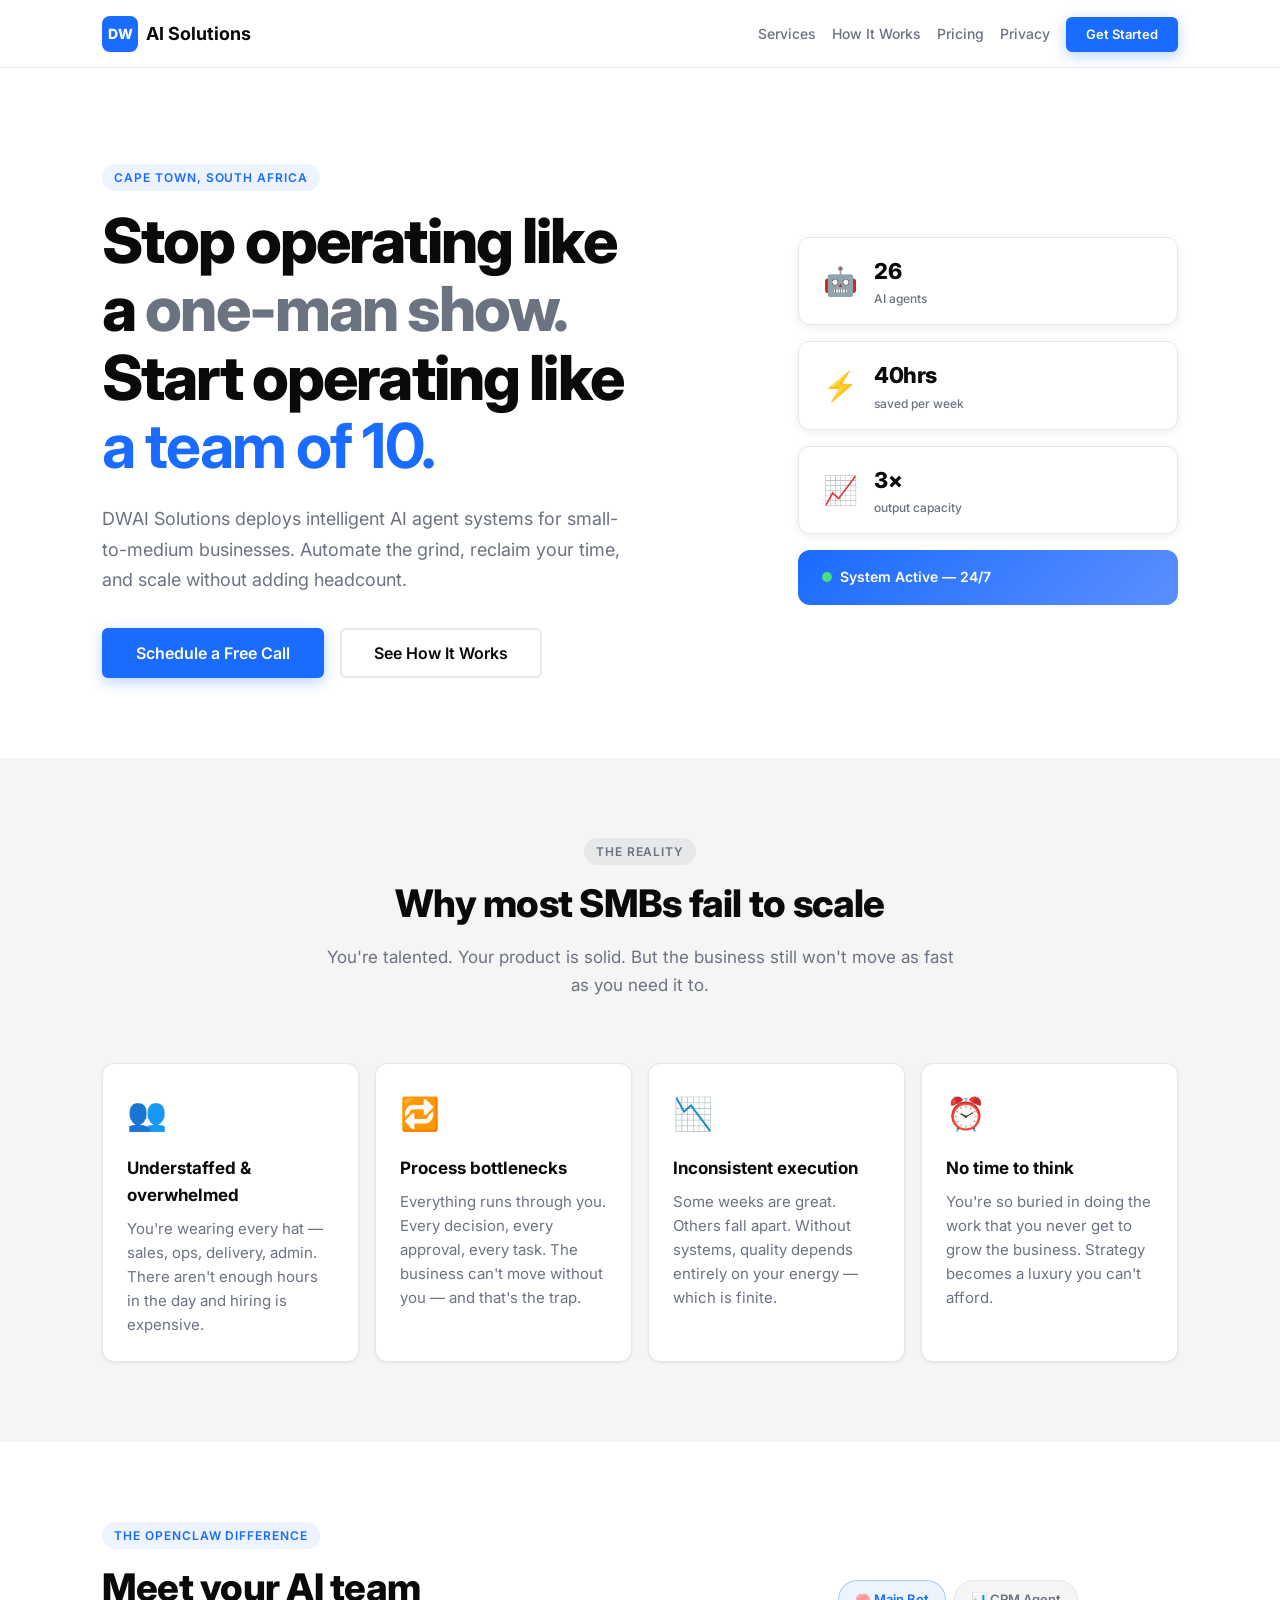
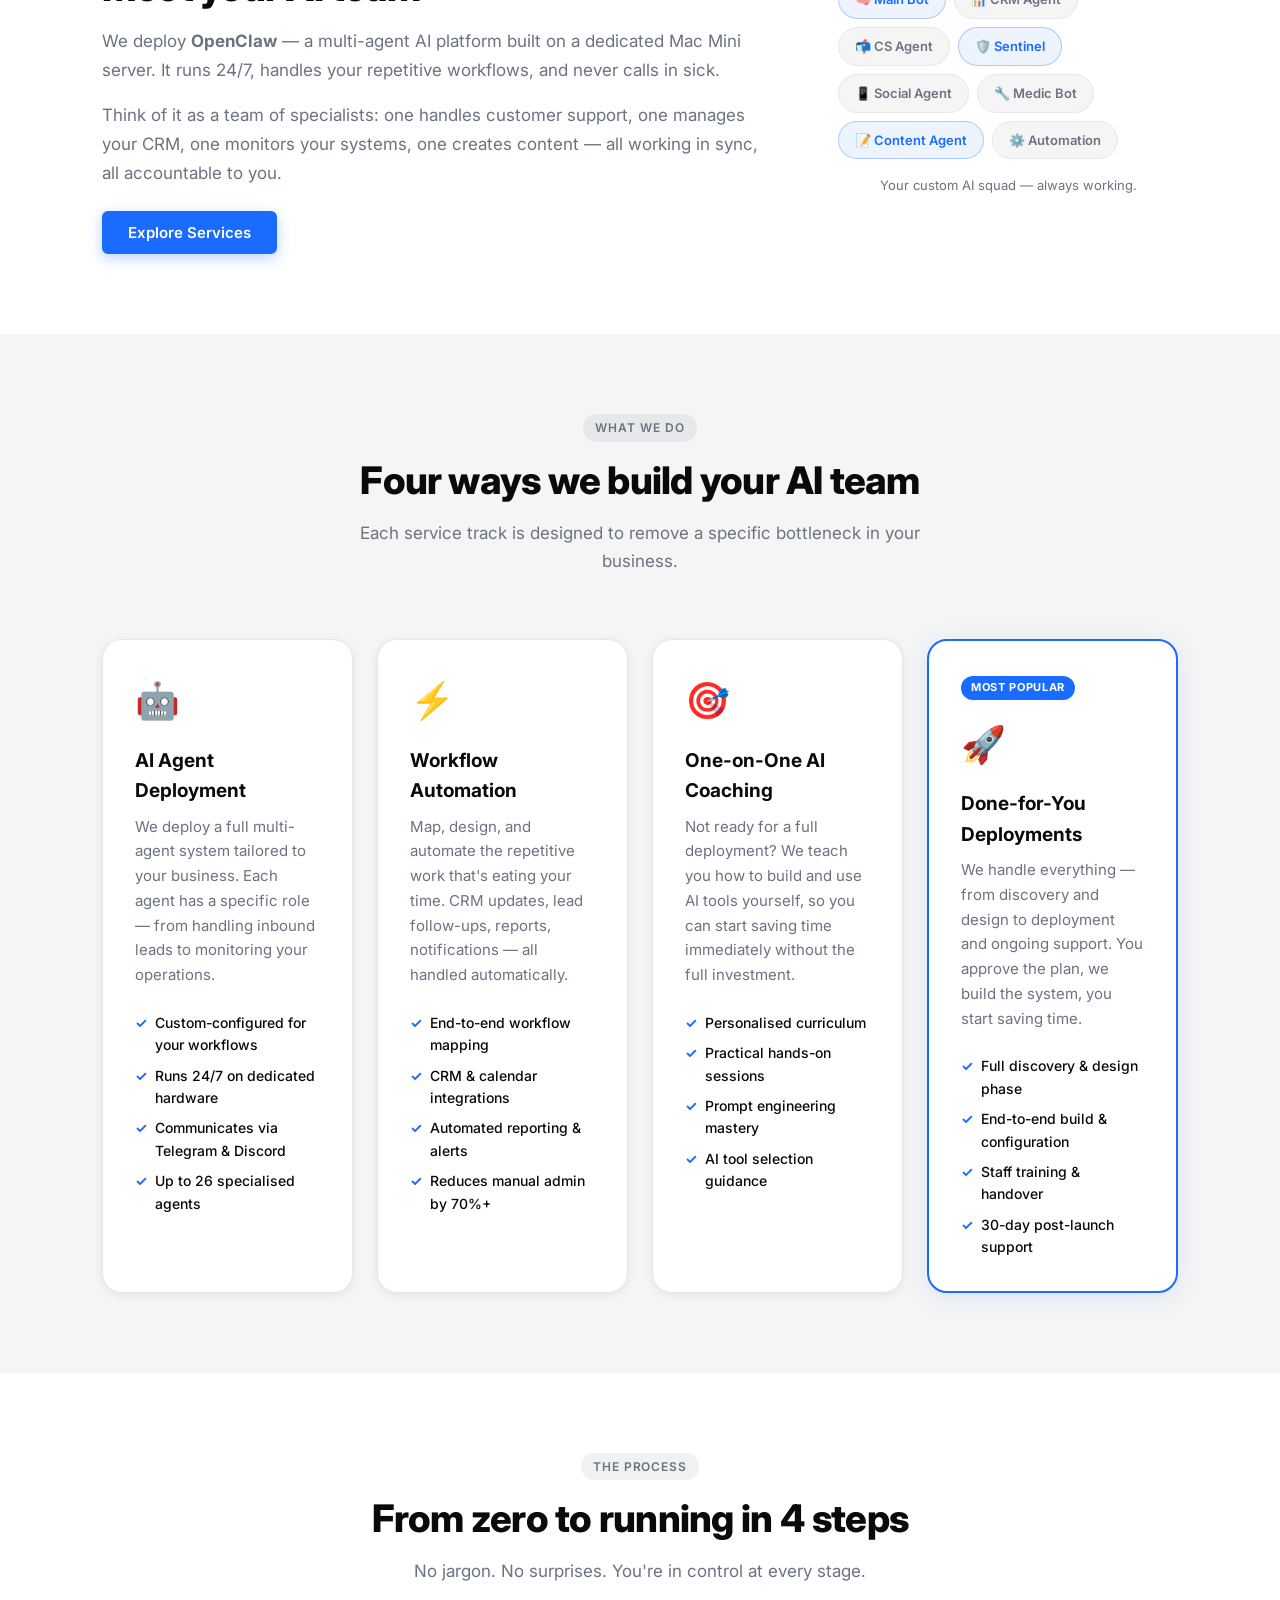
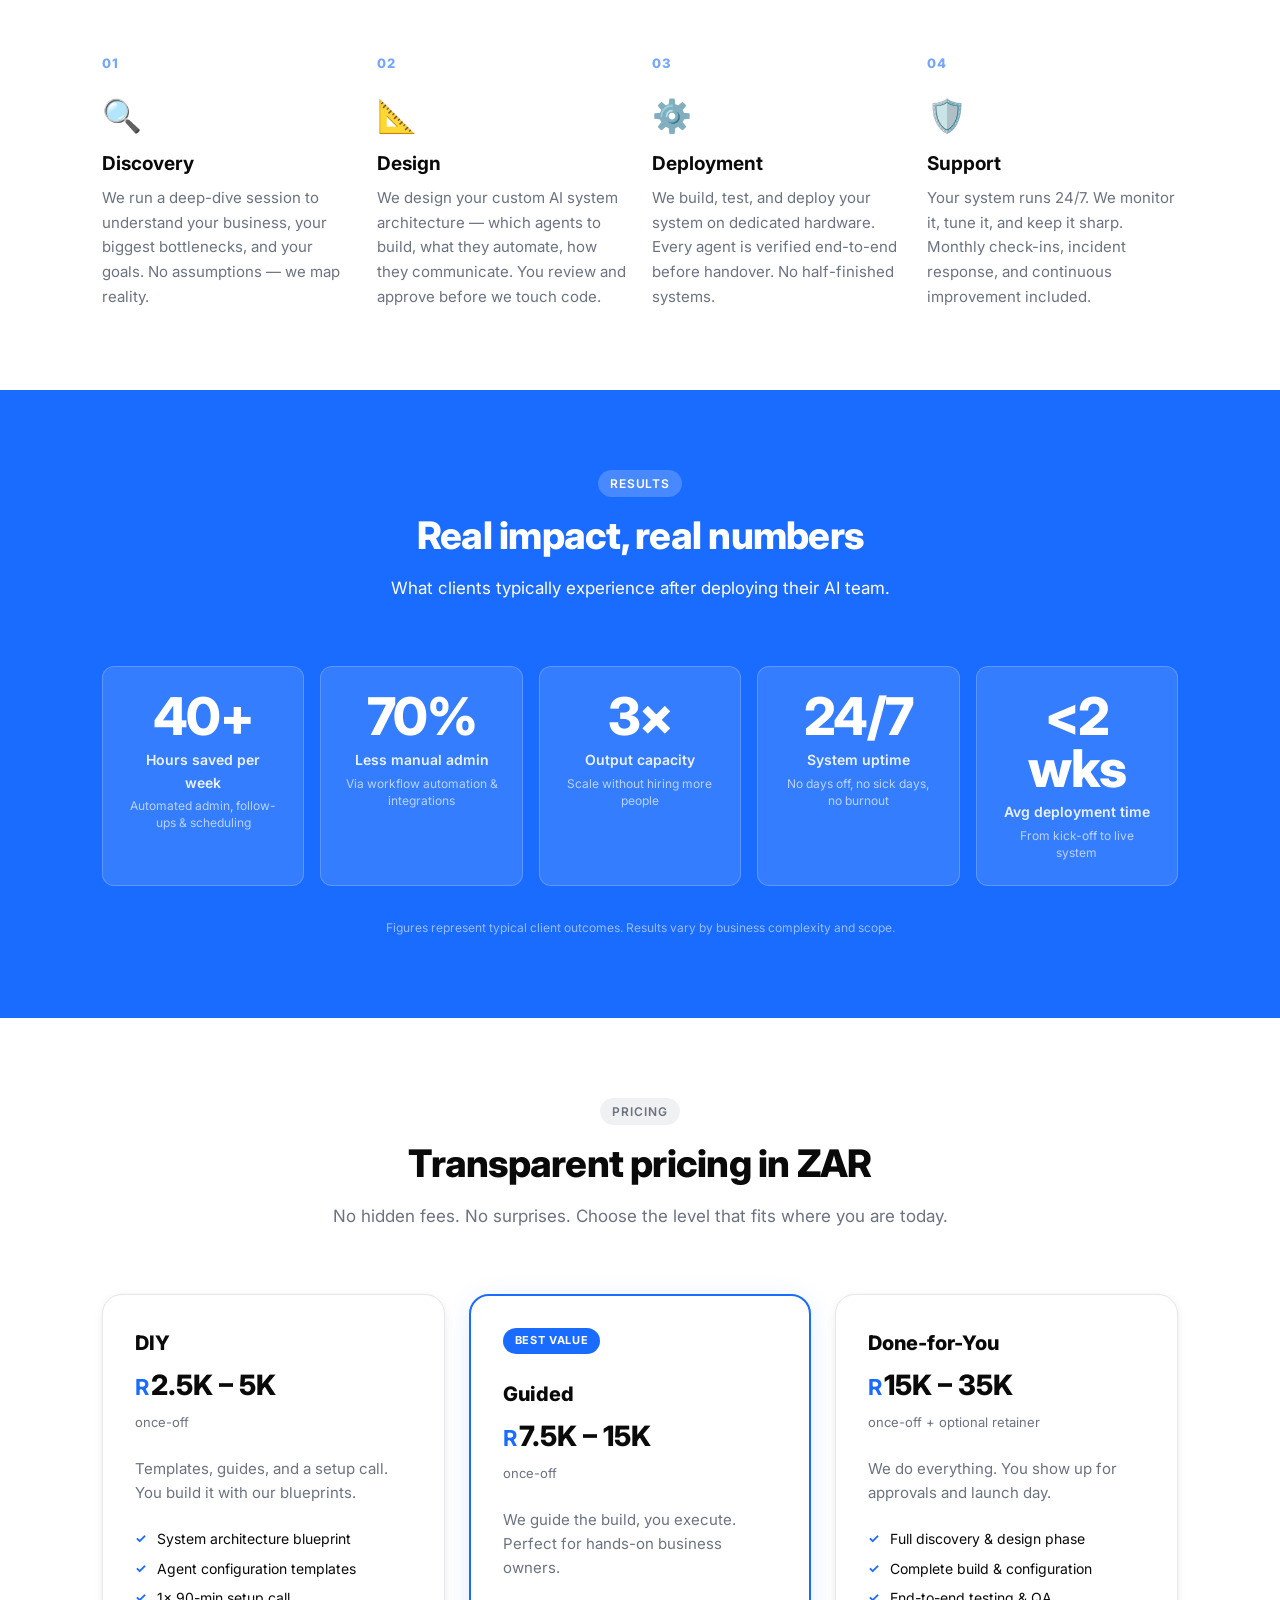
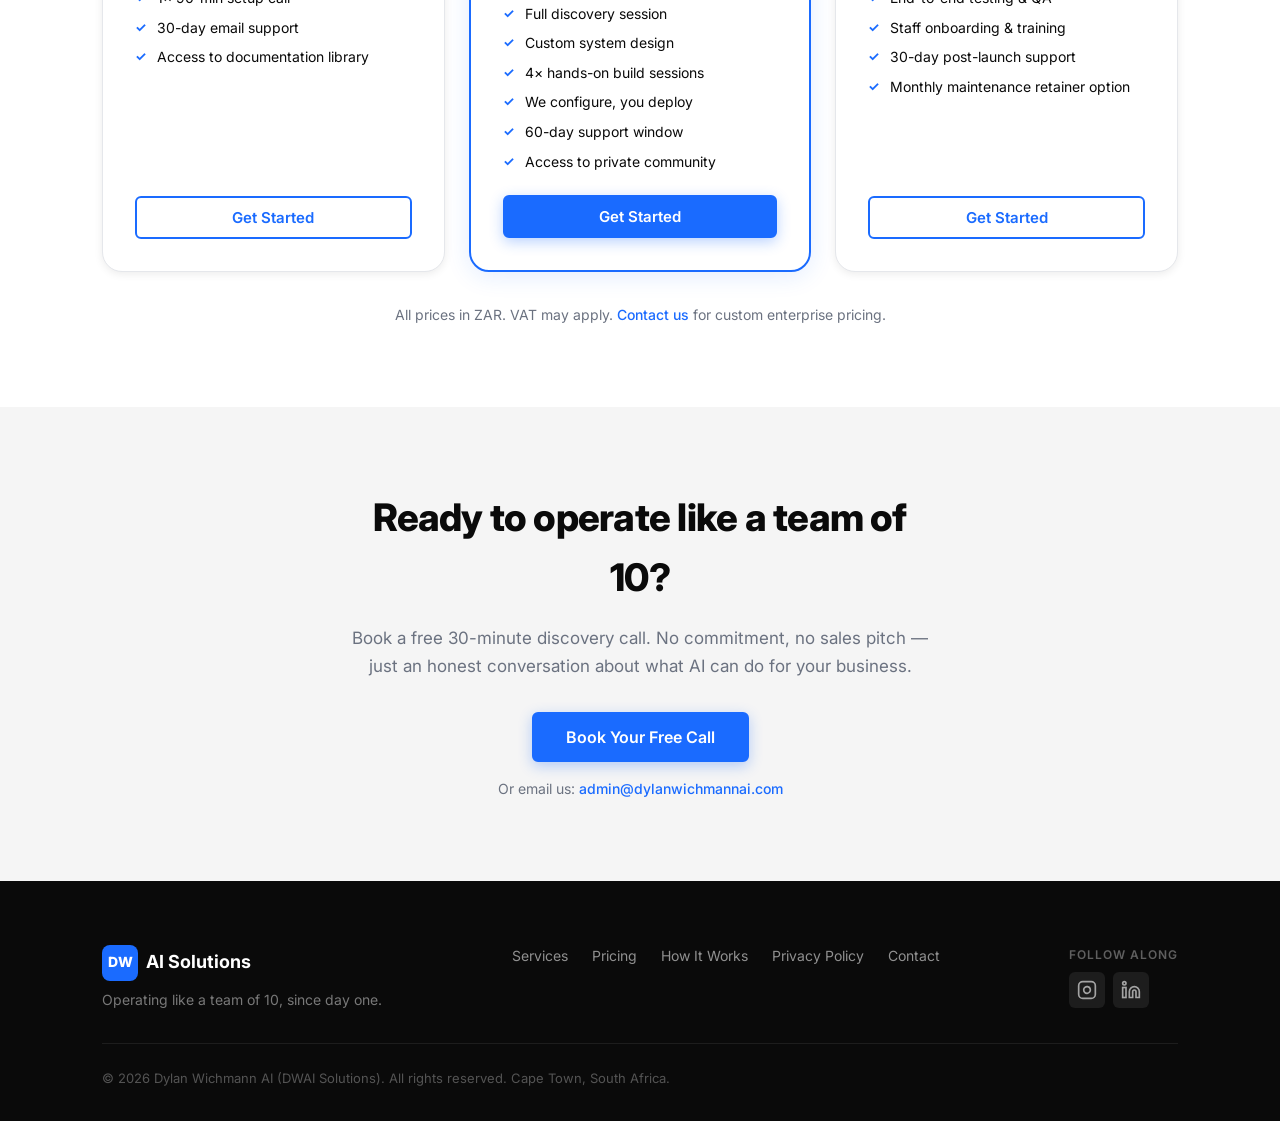
==== index.html @ fa569f95 "Initial launch — DWAI Solutions website - index.html: homepage with hero, pain points, solution, ser" ====
<!DOCTYPE html>
<html lang="en">
<head>
  <meta charset="UTF-8" />
  <meta name="viewport" content="width=device-width, initial-scale=1.0" />
  <meta name="description" content="DWAI Solutions — AI consulting for Cape Town SMBs. Deploy multi-agent AI systems and operate like a team of 10." />
  <title>DWAI Solutions — AI for SMBs | Dylan Wichmann AI</title>
  <link rel="preconnect" href="https://fonts.googleapis.com" />
  <link rel="preconnect" href="https://fonts.gstatic.com" crossorigin />
  <link href="https://fonts.googleapis.com/css2?family=Inter:wght@400;500;600;700;800&display=swap" rel="stylesheet" />
  <link rel="stylesheet" href="style.css" />
</head>
<body>
  <header class="header" id="header">
    <nav class="nav container">
      <a href="#top" class="nav__logo" aria-label="DWAI Solutions home">
        <span class="logo-mark">DW</span>
        <span class="logo-text">AI Solutions</span>
      </a>
      <button class="nav__toggle" id="navToggle" aria-label="Toggle menu" aria-expanded="false">
        <span class="hamburger"></span>
        <span class="hamburger"></span>
        <span class="hamburger"></span>
      </button>
      <ul class="nav__links" id="navLinks" role="list">
        <li><a href="#services" class="nav__link">Services</a></li>
        <li><a href="#how-it-works" class="nav__link">How It Works</a></li>
        <li><a href="#pricing" class="nav__link">Pricing</a></li>
        <li><a href="privacy.html" class="nav__link">Privacy</a></li>
        <li><a href="mailto:admin@dylanwichmannai.com" class="btn btn--primary btn--sm">Get Started</a></li>
      </ul>
    </nav>
  </header>

  <main id="top">
    <section class="hero" id="hero">
      <div class="container hero__inner">
        <div class="hero__content">
          <span class="badge">Cape Town, South Africa</span>
          <h1 class="hero__headline">
            Stop operating like<br />
            a <em>one-man show.</em><br />
            Start operating like<br />
            <strong class="text-accent">a team of 10.</strong>
          </h1>
          <p class="hero__sub">DWAI Solutions deploys intelligent AI agent systems for small-to-medium businesses. Automate the grind, reclaim your time, and scale without adding headcount.</p>
          <div class="hero__actions">
            <a href="mailto:admin@dylanwichmannai.com" class="btn btn--primary btn--lg">Schedule a Free Call</a>
            <a href="#how-it-works" class="btn btn--ghost btn--lg">See How It Works</a>
          </div>
        </div>
        <div class="hero__visual" aria-hidden="true">
          <div class="hero__card hero__card--1">
            <div class="stat-icon">🤖</div>
            <div><div class="stat-value">26</div><div class="stat-label">AI agents</div></div>
          </div>
          <div class="hero__card hero__card--2">
            <div class="stat-icon">⚡</div>
            <div><div class="stat-value">40hrs</div><div class="stat-label">saved per week</div></div>
          </div>
          <div class="hero__card hero__card--3">
            <div class="stat-icon">📈</div>
            <div><div class="stat-value">3×</div><div class="stat-label">output capacity</div></div>
          </div>
          <div class="hero__gradient-box">
            <div class="hero__gradient-inner">
              <div class="pulse-dot"></div>
              <span>System Active — 24/7</span>
            </div>
          </div>
        </div>
      </div>
    </section>

    <section class="section section--gray" id="problem">
      <div class="container">
        <div class="section__header">
          <span class="badge badge--muted">The Reality</span>
          <h2 class="section__title">Why most SMBs fail to scale</h2>
          <p class="section__sub">You're talented. Your product is solid. But the business still won't move as fast as you need it to.</p>
        </div>
        <div class="pain-grid">
          <div class="pain-card">
            <div class="pain-icon">👥</div>
            <h3 class="pain-card__title">Understaffed &amp; overwhelmed</h3>
            <p class="pain-card__body">You're wearing every hat — sales, ops, delivery, admin. There aren't enough hours in the day and hiring is expensive.</p>
          </div>
          <div class="pain-card">
            <div class="pain-icon">🔁</div>
            <h3 class="pain-card__title">Process bottlenecks</h3>
            <p class="pain-card__body">Everything runs through you. Every decision, every approval, every task. The business can't move without you — and that's the trap.</p>
          </div>
          <div class="pain-card">
            <div class="pain-icon">📉</div>
            <h3 class="pain-card__title">Inconsistent execution</h3>
            <p class="pain-card__body">Some weeks are great. Others fall apart. Without systems, quality depends entirely on your energy — which is finite.</p>
          </div>
          <div class="pain-card">
            <div class="pain-icon">⏰</div>
            <h3 class="pain-card__title">No time to think</h3>
            <p class="pain-card__body">You're so buried in doing the work that you never get to grow the business. Strategy becomes a luxury you can't afford.</p>
          </div>
        </div>
      </div>
    </section>

    <section class="section" id="solution">
      <div class="container">
        <div class="solution__inner">
          <div class="solution__content">
            <span class="badge">The OpenClaw Difference</span>
            <h2 class="section__title">Meet your AI team</h2>
            <p class="solution__body">We deploy <strong>OpenClaw</strong> — a multi-agent AI platform built on a dedicated Mac Mini server. It runs 24/7, handles your repetitive workflows, and never calls in sick.</p>
            <p class="solution__body">Think of it as a team of specialists: one handles customer support, one manages your CRM, one monitors your systems, one creates content — all working in sync, all accountable to you.</p>
            <a href="#services" class="btn btn--primary">Explore Services</a>
          </div>
          <div class="solution__visual" aria-hidden="true">
            <div class="agent-grid">
              <div class="agent-chip agent-chip--active">🧠 Main Bot</div>
              <div class="agent-chip">📊 CRM Agent</div>
              <div class="agent-chip">📬 CS Agent</div>
              <div class="agent-chip agent-chip--active">🛡️ Sentinel</div>
              <div class="agent-chip">📱 Social Agent</div>
              <div class="agent-chip">🔧 Medic Bot</div>
              <div class="agent-chip agent-chip--active">📝 Content Agent</div>
              <div class="agent-chip">⚙️ Automation</div>
            </div>
            <p class="solution__visual-note">Your custom AI squad — always working.</p>
          </div>
        </div>
      </div>
    </section>

    <section class="section section--gray" id="services">
      <div class="container">
        <div class="section__header">
          <span class="badge badge--muted">What We Do</span>
          <h2 class="section__title">Four ways we build your AI team</h2>
          <p class="section__sub">Each service track is designed to remove a specific bottleneck in your business.</p>
        </div>
        <div class="services-grid">
          <article class="service-card">
            <div class="service-card__icon" aria-hidden="true">🤖</div>
            <h3 class="service-card__title">AI Agent Deployment</h3>
            <p class="service-card__body">We deploy a full multi-agent system tailored to your business. Each agent has a specific role — from handling inbound leads to monitoring your operations.</p>
            <ul class="service-card__benefits" role="list">
              <li>Custom-configured for your workflows</li>
              <li>Runs 24/7 on dedicated hardware</li>
              <li>Communicates via Telegram &amp; Discord</li>
              <li>Up to 26 specialised agents</li>
            </ul>
          </article>
          <article class="service-card">
            <div class="service-card__icon" aria-hidden="true">⚡</div>
            <h3 class="service-card__title">Workflow Automation</h3>
            <p class="service-card__body">Map, design, and automate the repetitive work that's eating your time. CRM updates, lead follow-ups, reports, notifications — all handled automatically.</p>
            <ul class="service-card__benefits" role="list">
              <li>End-to-end workflow mapping</li>
              <li>CRM &amp; calendar integrations</li>
              <li>Automated reporting &amp; alerts</li>
              <li>Reduces manual admin by 70%+</li>
            </ul>
          </article>
          <article class="service-card">
            <div class="service-card__icon" aria-hidden="true">🎯</div>
            <h3 class="service-card__title">One-on-One AI Coaching</h3>
            <p class="service-card__body">Not ready for a full deployment? We teach you how to build and use AI tools yourself, so you can start saving time immediately without the full investment.</p>
            <ul class="service-card__benefits" role="list">
              <li>Personalised curriculum</li>
              <li>Practical hands-on sessions</li>
              <li>Prompt engineering mastery</li>
              <li>AI tool selection guidance</li>
            </ul>
          </article>
          <article class="service-card service-card--featured">
            <div class="service-card__badge">Most Popular</div>
            <div class="service-card__icon" aria-hidden="true">🚀</div>
            <h3 class="service-card__title">Done-for-You Deployments</h3>
            <p class="service-card__body">We handle everything — from discovery and design to deployment and ongoing support. You approve the plan, we build the system, you start saving time.</p>
            <ul class="service-card__benefits" role="list">
              <li>Full discovery &amp; design phase</li>
              <li>End-to-end build &amp; configuration</li>
              <li>Staff training &amp; handover</li>
              <li>30-day post-launch support</li>
            </ul>
          </article>
        </div>
      </div>
    </section>

    <section class="section" id="how-it-works">
      <div class="container">
        <div class="section__header">
          <span class="badge badge--muted">The Process</span>
          <h2 class="section__title">From zero to running in 4 steps</h2>
          <p class="section__sub">No jargon. No surprises. You're in control at every stage.</p>
        </div>
        <ol class="steps" role="list">
          <li class="step">
            <div class="step__number" aria-hidden="true">01</div>
            <div class="step__content">
              <div class="step__icon" aria-hidden="true">🔍</div>
              <h3 class="step__title">Discovery</h3>
              <p class="step__body">We run a deep-dive session to understand your business, your biggest bottlenecks, and your goals. No assumptions — we map reality.</p>
            </div>
          </li>
          <li class="step">
            <div class="step__number" aria-hidden="true">02</div>
            <div class="step__content">
              <div class="step__icon" aria-hidden="true">📐</div>
              <h3 class="step__title">Design</h3>
              <p class="step__body">We design your custom AI system architecture — which agents to build, what they automate, how they communicate. You review and approve before we touch code.</p>
            </div>
          </li>
          <li class="step">
            <div class="step__number" aria-hidden="true">03</div>
            <div class="step__content">
              <div class="step__icon" aria-hidden="true">⚙️</div>
              <h3 class="step__title">Deployment</h3>
              <p class="step__body">We build, test, and deploy your system on dedicated hardware. Every agent is verified end-to-end before handover. No half-finished systems.</p>
            </div>
          </li>
          <li class="step">
            <div class="step__number" aria-hidden="true">04</div>
            <div class="step__content">
              <div class="step__icon" aria-hidden="true">🛡️</div>
              <h3 class="step__title">Support</h3>
              <p class="step__body">Your system runs 24/7. We monitor it, tune it, and keep it sharp. Monthly check-ins, incident response, and continuous improvement included.</p>
            </div>
          </li>
        </ol>
      </div>
    </section>

    <section class="section section--accent" id="stats">
      <div class="container">
        <div class="section__header section__header--light">
          <span class="badge badge--white">Results</span>
          <h2 class="section__title">Real impact, real numbers</h2>
          <p class="section__sub">What clients typically experience after deploying their AI team.</p>
        </div>
        <div class="stats-grid">
          <div class="stat-card"><div class="stat-card__value">40+</div><div class="stat-card__label">Hours saved per week</div><div class="stat-card__note">Automated admin, follow-ups &amp; scheduling</div></div>
          <div class="stat-card"><div class="stat-card__value">70%</div><div class="stat-card__label">Less manual admin</div><div class="stat-card__note">Via workflow automation &amp; integrations</div></div>
          <div class="stat-card"><div class="stat-card__value">3×</div><div class="stat-card__label">Output capacity</div><div class="stat-card__note">Scale without hiring more people</div></div>
          <div class="stat-card"><div class="stat-card__value">24/7</div><div class="stat-card__label">System uptime</div><div class="stat-card__note">No days off, no sick days, no burnout</div></div>
          <div class="stat-card"><div class="stat-card__value">&lt;2 wks</div><div class="stat-card__label">Avg deployment time</div><div class="stat-card__note">From kick-off to live system</div></div>
        </div>
        <p class="stats-disclaimer">Figures represent typical client outcomes. Results vary by business complexity and scope.</p>
      </div>
    </section>

    <section class="section" id="pricing">
      <div class="container">
        <div class="section__header">
          <span class="badge badge--muted">Pricing</span>
          <h2 class="section__title">Transparent pricing in ZAR</h2>
          <p class="section__sub">No hidden fees. No surprises. Choose the level that fits where you are today.</p>
        </div>
        <div class="pricing-grid">
          <article class="pricing-card">
            <div class="pricing-card__header">
              <h3 class="pricing-card__name">DIY</h3>
              <div class="pricing-card__price"><span class="price-currency">R</span><span class="price-amount">2.5K – 5K</span></div>
              <p class="pricing-card__freq">once-off</p>
            </div>
            <p class="pricing-card__desc">Templates, guides, and a setup call. You build it with our blueprints.</p>
            <ul class="pricing-card__features" role="list">
              <li>System architecture blueprint</li>
              <li>Agent configuration templates</li>
              <li>1× 90-min setup call</li>
              <li>30-day email support</li>
              <li>Access to documentation library</li>
            </ul>
            <a href="mailto:admin@dylanwichmannai.com?subject=DIY Enquiry" class="btn btn--outline btn--full">Get Started</a>
          </article>
          <article class="pricing-card pricing-card--popular">
            <div class="pricing-card__badge">Best Value</div>
            <div class="pricing-card__header">
              <h3 class="pricing-card__name">Guided</h3>
              <div class="pricing-card__price"><span class="price-currency">R</span><span class="price-amount">7.5K – 15K</span></div>
              <p class="pricing-card__freq">once-off</p>
            </div>
            <p class="pricing-card__desc">We guide the build, you execute. Perfect for hands-on business owners.</p>
            <ul class="pricing-card__features" role="list">
              <li>Full discovery session</li>
              <li>Custom system design</li>
              <li>4× hands-on build sessions</li>
              <li>We configure, you deploy</li>
              <li>60-day support window</li>
              <li>Access to private community</li>
            </ul>
            <a href="mailto:admin@dylanwichmannai.com?subject=Guided Package Enquiry" class="btn btn--primary btn--full">Get Started</a>
          </article>
          <article class="pricing-card">
            <div class="pricing-card__header">
              <h3 class="pricing-card__name">Done-for-You</h3>
              <div class="pricing-card__price"><span class="price-currency">R</span><span class="price-amount">15K – 35K</span></div>
              <p class="pricing-card__freq">once-off + optional retainer</p>
            </div>
            <p class="pricing-card__desc">We do everything. You show up for approvals and launch day.</p>
            <ul class="pricing-card__features" role="list">
              <li>Full discovery &amp; design phase</li>
              <li>Complete build &amp; configuration</li>
              <li>End-to-end testing &amp; QA</li>
              <li>Staff onboarding &amp; training</li>
              <li>30-day post-launch support</li>
              <li>Monthly maintenance retainer option</li>
            </ul>
            <a href="mailto:admin@dylanwichmannai.com?subject=Done-for-You Enquiry" class="btn btn--outline btn--full">Get Started</a>
          </article>
        </div>
        <p class="pricing-note">All prices in ZAR. VAT may apply. <a href="mailto:admin@dylanwichmannai.com">Contact us</a> for custom enterprise pricing.</p>
      </div>
    </section>

    <section class="section section--cta" id="cta">
      <div class="container">
        <div class="cta-box">
          <h2 class="cta-box__title">Ready to operate like a team of 10?</h2>
          <p class="cta-box__sub">Book a free 30-minute discovery call. No commitment, no sales pitch — just an honest conversation about what AI can do for your business.</p>
          <a href="mailto:admin@dylanwichmannai.com?subject=Discovery Call Request" class="btn btn--primary btn--lg">Book Your Free Call</a>
          <p class="cta-box__email">Or email us: <a href="mailto:admin@dylanwichmannai.com">admin@dylanwichmannai.com</a></p>
        </div>
      </div>
    </section>
  </main>

  <footer class="footer">
    <div class="container">
      <div class="footer__inner">
        <div class="footer__brand">
          <a href="#top" class="nav__logo" aria-label="DWAI Solutions home">
            <span class="logo-mark">DW</span><span class="logo-text">AI Solutions</span>
          </a>
          <p class="footer__tagline">Operating like a team of 10, since day one.</p>
        </div>
        <nav class="footer__links" aria-label="Footer navigation">
          <a href="#services">Services</a>
          <a href="#pricing">Pricing</a>
          <a href="#how-it-works">How It Works</a>
          <a href="privacy.html">Privacy Policy</a>
          <a href="mailto:admin@dylanwichmannai.com">Contact</a>
        </nav>
        <div class="footer__social">
          <p class="footer__social-label">Follow along</p>
          <div class="social-links">
            <a href="#" class="social-link" aria-label="Instagram">
              <svg width="20" height="20" viewBox="0 0 24 24" fill="none" stroke="currentColor" stroke-width="2" aria-hidden="true"><rect x="2" y="2" width="20" height="20" rx="5" ry="5"/><path d="M16 11.37A4 4 0 1 1 12.63 8 4 4 0 0 1 16 11.37z"/><line x1="17.5" y1="6.5" x2="17.51" y2="6.5"/></svg>
            </a>
            <a href="#" class="social-link" aria-label="LinkedIn">
              <svg width="20" height="20" viewBox="0 0 24 24" fill="none" stroke="currentColor" stroke-width="2" aria-hidden="true"><path d="M16 8a6 6 0 0 1 6 6v7h-4v-7a2 2 0 0 0-2-2 2 2 0 0 0-2 2v7h-4v-7a6 6 0 0 1 6-6z"/><rect x="2" y="9" width="4" height="12"/><circle cx="4" cy="4" r="2"/></svg>
            </a>
          </div>
        </div>
      </div>
      <div class="footer__bottom">
        <p>&copy; 2026 Dylan Wichmann AI (DWAI Solutions). All rights reserved. Cape Town, South Africa.</p>
      </div>
    </div>
  </footer>
  <script src="script.js"></script>
</body>
</html>
---- style.css ----
/* DWAI Solutions — style.css | Mobile-first | Inter font | Light mode only */

:root {
  --color-bg:        #FFFFFF;
  --color-bg-gray:   #F5F5F5;
  --color-bg-accent: #1A6BFF;
  --color-text:      #0A0A0A;
  --color-text-muted:#6B7280;
  --color-accent:    #1A6BFF;
  --color-accent-dk: #1457D4;
  --color-border:    #E5E7EB;
  --color-white:     #FFFFFF;
  --font-family: 'Inter', -apple-system, BlinkMacSystemFont, 'Segoe UI', sans-serif;
  --sp-1:8px; --sp-2:16px; --sp-3:24px; --sp-4:32px; --sp-5:48px; --sp-6:64px; --sp-7:80px; --sp-8:96px;
  --radius-sm:6px; --radius-md:12px; --radius-lg:20px;
  --shadow-sm:0 1px 3px rgba(0,0,0,0.08);
  --shadow-md:0 2px 8px rgba(0,0,0,0.08);
  --shadow-lg:0 8px 32px rgba(0,0,0,0.10);
  --shadow-xl:0 20px 60px rgba(0,0,0,0.12);
  --transition:0.25s ease;
  --nav-height:68px;
}

*,*::before,*::after{box-sizing:border-box;margin:0;padding:0}
html{scroll-behavior:smooth;font-size:16px;-webkit-text-size-adjust:100%}
body{font-family:var(--font-family);background:var(--color-bg);color:var(--color-text);line-height:1.6;-webkit-font-smoothing:antialiased;overflow-x:hidden}
img,svg{display:block;max-width:100%}
ul,ol{list-style:none}
a{color:inherit;text-decoration:none}
button{cursor:pointer;border:none;background:none;font-family:inherit}

.container{width:100%;max-width:1140px;margin:0 auto;padding:0 var(--sp-2)}
.text-accent{color:var(--color-accent)}

/* BADGE */
.badge{display:inline-block;font-size:12px;font-weight:600;letter-spacing:.08em;text-transform:uppercase;color:var(--color-accent);background:rgba(26,107,255,.08);padding:4px 12px;border-radius:100px;margin-bottom:var(--sp-2)}
.badge--muted{color:var(--color-text-muted);background:rgba(107,114,128,.1)}
.badge--white{color:#fff;background:rgba(255,255,255,.2)}

/* BUTTONS */
.btn{display:inline-flex;align-items:center;justify-content:center;font-family:var(--font-family);font-weight:600;font-size:15px;line-height:1;border-radius:var(--radius-sm);padding:12px 24px;transition:transform var(--transition),box-shadow var(--transition),background var(--transition),color var(--transition),border-color var(--transition);white-space:nowrap;cursor:pointer;text-decoration:none}
.btn:hover{transform:translateY(-1px)}
.btn:active{transform:translateY(0)}
.btn--primary{background:var(--color-accent);color:#fff;border:2px solid var(--color-accent);box-shadow:0 4px 14px rgba(26,107,255,.3)}
.btn--primary:hover{background:var(--color-accent-dk);border-color:var(--color-accent-dk);box-shadow:0 6px 20px rgba(26,107,255,.4)}
.btn--outline{background:transparent;color:var(--color-accent);border:2px solid var(--color-accent)}
.btn--outline:hover{background:rgba(26,107,255,.06)}
.btn--ghost{background:transparent;color:var(--color-text);border:2px solid var(--color-border)}
.btn--ghost:hover{background:var(--color-bg-gray);border-color:#D1D5DB}
.btn--sm{font-size:13px;padding:9px 18px}
.btn--lg{font-size:16px;padding:15px 32px}
.btn--full{width:100%}

/* HEADER */
.header{position:sticky;top:0;z-index:100;background:rgba(255,255,255,.95);backdrop-filter:blur(12px);-webkit-backdrop-filter:blur(12px);border-bottom:1px solid var(--color-border);height:var(--nav-height)}
.nav{display:flex;align-items:center;justify-content:space-between;height:var(--nav-height)}
.nav__logo{display:flex;align-items:center;gap:var(--sp-1);font-weight:700;font-size:18px;text-decoration:none}
.logo-mark{display:inline-flex;align-items:center;justify-content:center;width:36px;height:36px;background:var(--color-accent);color:#fff;border-radius:8px;font-size:14px;font-weight:800;letter-spacing:-.5px}
.logo-text{color:var(--color-text)}
.nav__links{display:none;align-items:center;gap:var(--sp-2)}
.nav__link{font-size:14px;font-weight:500;color:var(--color-text-muted);transition:color var(--transition);padding:4px 0}
.nav__link:hover,.nav__link--active{color:var(--color-text)}
.nav__toggle{display:flex;flex-direction:column;gap:5px;padding:8px;border-radius:var(--radius-sm);transition:background var(--transition)}
.nav__toggle:hover{background:var(--color-bg-gray)}
.hamburger{display:block;width:22px;height:2px;background:var(--color-text);border-radius:2px;transition:transform var(--transition),opacity var(--transition)}
.nav__toggle.is-open .hamburger:nth-child(1){transform:translateY(7px) rotate(45deg)}
.nav__toggle.is-open .hamburger:nth-child(2){opacity:0}
.nav__toggle.is-open .hamburger:nth-child(3){transform:translateY(-7px) rotate(-45deg)}
.nav__links.is-open{display:flex;flex-direction:column;align-items:flex-start;position:absolute;top:var(--nav-height);left:0;right:0;background:var(--color-bg);border-bottom:1px solid var(--color-border);padding:var(--sp-3) var(--sp-2);gap:var(--sp-2);box-shadow:var(--shadow-lg)}

/* SECTIONS */
.section{padding:var(--sp-7) 0}
.section--gray{background:var(--color-bg-gray)}
.section--accent{background:var(--color-accent)}
.section--cta{background:var(--color-bg-gray)}
.section__header{text-align:center;max-width:640px;margin:0 auto var(--sp-6)}
.section__header--light .section__title,.section__header--light .section__sub{color:#fff}
.section__title{font-size:clamp(26px,4vw,38px);font-weight:800;line-height:1.2;letter-spacing:-.02em;margin-bottom:var(--sp-2)}
.section__sub{font-size:17px;color:var(--color-text-muted);line-height:1.65}

/* HERO */
.hero{padding:var(--sp-8) 0 var(--sp-7);overflow:hidden}
.hero__inner{display:flex;flex-direction:column;gap:var(--sp-6)}
.hero__content{max-width:600px}
.hero__headline{font-size:clamp(34px,6vw,62px);font-weight:800;line-height:1.1;letter-spacing:-.03em;margin-bottom:var(--sp-3);color:var(--color-text)}
.hero__headline em{font-style:normal;color:var(--color-text-muted)}
.hero__sub{font-size:18px;color:var(--color-text-muted);line-height:1.7;margin-bottom:var(--sp-4);max-width:520px}
.hero__actions{display:flex;flex-wrap:wrap;gap:var(--sp-2)}
.hero__visual{position:relative;display:flex;flex-direction:column;gap:var(--sp-2);max-width:400px}
.hero__card{display:flex;align-items:center;gap:var(--sp-2);background:var(--color-bg);border:1px solid var(--color-border);border-radius:var(--radius-md);padding:var(--sp-2) var(--sp-3);box-shadow:var(--shadow-md);animation:floatCard 4s ease-in-out infinite}
.hero__card--1{animation-delay:0s}
.hero__card--2{animation-delay:.5s}
.hero__card--3{animation-delay:1s}
@keyframes floatCard{0%,100%{transform:translateY(0)}50%{transform:translateY(-6px)}}
.stat-icon{font-size:28px;line-height:1}
.stat-value{font-size:22px;font-weight:800;letter-spacing:-.02em;color:var(--color-text)}
.stat-label{font-size:12px;color:var(--color-text-muted);font-weight:500}
.hero__gradient-box{background:linear-gradient(135deg,var(--color-accent),#5B8FFF);border-radius:var(--radius-md);padding:var(--sp-2) var(--sp-3);color:#fff}
.hero__gradient-inner{display:flex;align-items:center;gap:var(--sp-1);font-size:14px;font-weight:600}
.pulse-dot{width:10px;height:10px;background:#4ADE80;border-radius:50%;animation:pulse 2s ease-in-out infinite;flex-shrink:0}
@keyframes pulse{0%,100%{box-shadow:0 0 0 0 rgba(74,222,128,.5)}50%{box-shadow:0 0 0 6px rgba(74,222,128,0)}}

/* PAIN CARDS */
.pain-grid{display:grid;grid-template-columns:1fr;gap:var(--sp-2)}
.pain-card{background:var(--color-bg);border:1px solid var(--color-border);border-radius:var(--radius-md);padding:var(--sp-3);box-shadow:var(--shadow-sm);transition:box-shadow var(--transition),transform var(--transition)}
.pain-card:hover{box-shadow:var(--shadow-md);transform:translateY(-2px)}
.pain-icon{font-size:32px;margin-bottom:var(--sp-2)}
.pain-card__title{font-size:17px;font-weight:700;margin-bottom:var(--sp-1)}
.pain-card__body{font-size:15px;color:var(--color-text-muted);line-height:1.6}

/* SOLUTION */
.solution__inner{display:flex;flex-direction:column;gap:var(--sp-5)}
.solution__content{max-width:540px}
.solution__body{font-size:17px;color:var(--color-text-muted);margin-bottom:var(--sp-2);line-height:1.7}
.solution__body+.solution__body{margin-bottom:var(--sp-3)}
.agent-grid{display:flex;flex-wrap:wrap;gap:var(--sp-1)}
.agent-chip{background:var(--color-bg-gray);border:1px solid var(--color-border);border-radius:100px;padding:8px 16px;font-size:13px;font-weight:600;color:var(--color-text-muted);transition:all var(--transition)}
.agent-chip--active{background:rgba(26,107,255,.08);border-color:rgba(26,107,255,.3);color:var(--color-accent)}
.solution__visual-note{margin-top:var(--sp-2);font-size:13px;color:var(--color-text-muted);text-align:center}

/* SERVICES */
.services-grid{display:grid;grid-template-columns:1fr;gap:var(--sp-3)}
.service-card{position:relative;background:var(--color-bg);border:1px solid var(--color-border);border-radius:var(--radius-lg);padding:var(--sp-4);box-shadow:var(--shadow-md);transition:box-shadow var(--transition),transform var(--transition)}
.service-card:hover{box-shadow:var(--shadow-lg);transform:translateY(-3px)}
.service-card--featured{border-color:var(--color-accent);border-width:2px;box-shadow:0 4px 24px rgba(26,107,255,.12)}
.service-card__badge{display:inline-block;font-size:11px;font-weight:700;letter-spacing:.06em;text-transform:uppercase;background:var(--color-accent);color:#fff;padding:3px 10px;border-radius:100px;margin-bottom:var(--sp-2)}
.service-card__icon{font-size:36px;margin-bottom:var(--sp-2)}
.service-card__title{font-size:19px;font-weight:700;margin-bottom:var(--sp-1)}
.service-card__body{font-size:15px;color:var(--color-text-muted);line-height:1.65;margin-bottom:var(--sp-3)}
.service-card__benefits{display:flex;flex-direction:column;gap:var(--sp-1)}
.service-card__benefits li{font-size:14px;font-weight:500;padding-left:20px;position:relative;color:var(--color-text)}
.service-card__benefits li::before{content:'✓';position:absolute;left:0;color:var(--color-accent);font-weight:700}

/* HOW IT WORKS */
.steps{display:flex;flex-direction:column;gap:var(--sp-4)}
.step{display:flex;gap:var(--sp-3);align-items:flex-start}
.step__number{font-size:13px;font-weight:800;color:var(--color-accent);letter-spacing:.05em;opacity:.6;flex-shrink:0;padding-top:4px;min-width:32px}
.step__content{flex:1}
.step__icon{font-size:32px;margin-bottom:var(--sp-1)}
.step__title{font-size:19px;font-weight:700;margin-bottom:6px}
.step__body{font-size:15px;color:var(--color-text-muted);line-height:1.65}

/* STATS */
.stats-grid{display:grid;grid-template-columns:1fr 1fr;gap:var(--sp-2)}
.stat-card{background:rgba(255,255,255,.12);border:1px solid rgba(255,255,255,.2);border-radius:var(--radius-md);padding:var(--sp-3);text-align:center;color:#fff}
.stat-card__value{font-size:clamp(32px,6vw,52px);font-weight:800;letter-spacing:-.03em;line-height:1;margin-bottom:6px}
.stat-card__label{font-size:14px;font-weight:600;opacity:.9;margin-bottom:4px}
.stat-card__note{font-size:12px;opacity:.65;line-height:1.4}
.stats-disclaimer{text-align:center;font-size:12px;color:rgba(255,255,255,.55);margin-top:var(--sp-4)}

/* PRICING */
.pricing-grid{display:grid;grid-template-columns:1fr;gap:var(--sp-3)}
.pricing-card{position:relative;background:var(--color-bg);border:1px solid var(--color-border);border-radius:var(--radius-lg);padding:var(--sp-4);box-shadow:var(--shadow-md);display:flex;flex-direction:column;gap:var(--sp-3);transition:box-shadow var(--transition),transform var(--transition)}
.pricing-card:hover{box-shadow:var(--shadow-lg);transform:translateY(-2px)}
.pricing-card--popular{border-color:var(--color-accent);border-width:2px;box-shadow:0 4px 24px rgba(26,107,255,.12)}
.pricing-card__badge{display:inline-block;font-size:11px;font-weight:700;text-transform:uppercase;letter-spacing:.06em;background:var(--color-accent);color:#fff;padding:4px 12px;border-radius:100px;width:fit-content}
.pricing-card__header{display:flex;flex-direction:column;gap:4px}
.pricing-card__name{font-size:20px;font-weight:800}
.pricing-card__price{display:flex;align-items:baseline;gap:2px}
.price-currency{font-size:22px;font-weight:700;color:var(--color-accent)}
.price-amount{font-size:28px;font-weight:800;color:var(--color-text)}
.pricing-card__freq{font-size:13px;color:var(--color-text-muted)}
.pricing-card__desc{font-size:15px;color:var(--color-text-muted);line-height:1.6}
.pricing-card__features{display:flex;flex-direction:column;gap:10px;flex:1}
.pricing-card__features li{font-size:14px;padding-left:22px;position:relative;color:var(--color-text);line-height:1.4}
.pricing-card__features li::before{content:'✓';position:absolute;left:0;color:var(--color-accent);font-weight:700;font-size:13px}
.pricing-note{text-align:center;font-size:14px;color:var(--color-text-muted);margin-top:var(--sp-4)}
.pricing-note a{color:var(--color-accent);font-weight:500}
.pricing-note a:hover{text-decoration:underline}

/* CTA */
.cta-box{text-align:center;max-width:600px;margin:0 auto}
.cta-box__title{font-size:clamp(26px,4vw,38px);font-weight:800;letter-spacing:-.02em;margin-bottom:var(--sp-2)}
.cta-box__sub{font-size:17px;color:var(--color-text-muted);margin-bottom:var(--sp-4);line-height:1.65}
.cta-box__email{margin-top:var(--sp-2);font-size:14px;color:var(--color-text-muted)}
.cta-box__email a{color:var(--color-accent);font-weight:500}
.cta-box__email a:hover{text-decoration:underline}

/* FOOTER */
.footer{background:var(--color-text);color:rgba(255,255,255,.75);padding:var(--sp-6) 0 var(--sp-4)}
.footer__inner{display:flex;flex-direction:column;gap:var(--sp-4);margin-bottom:var(--sp-4)}
.footer__brand .nav__logo{color:#fff;margin-bottom:var(--sp-1)}
.footer__brand .logo-mark{background:var(--color-accent)}
.footer__brand .logo-text{color:#fff}
.footer__tagline{font-size:14px;color:rgba(255,255,255,.45);margin-top:var(--sp-1)}
.footer__links{display:flex;flex-direction:column;gap:var(--sp-1)}
.footer__links a{font-size:14px;color:rgba(255,255,255,.55);transition:color var(--transition)}
.footer__links a:hover{color:#fff}
.footer__social-label{font-size:12px;text-transform:uppercase;letter-spacing:.08em;color:rgba(255,255,255,.35);margin-bottom:var(--sp-1);font-weight:600}
.social-links{display:flex;gap:var(--sp-1)}
.social-link{display:flex;align-items:center;justify-content:center;width:36px;height:36px;background:rgba(255,255,255,.08);border-radius:var(--radius-sm);color:rgba(255,255,255,.6);transition:all var(--transition)}
.social-link:hover{background:rgba(255,255,255,.15);color:#fff;transform:translateY(-2px)}
.footer__bottom{border-top:1px solid rgba(255,255,255,.08);padding-top:var(--sp-3);font-size:13px;color:rgba(255,255,255,.3)}

/* PAGE HERO (Privacy) */
.page-hero{background:var(--color-bg-gray);padding:var(--sp-7) 0 var(--sp-5);border-bottom:1px solid var(--color-border)}
.page-hero__title{font-size:clamp(32px,5vw,52px);font-weight:800;letter-spacing:-.03em;margin-bottom:var(--sp-2);margin-top:var(--sp-1)}
.page-hero__sub{font-size:17px;color:var(--color-text-muted);max-width:640px;line-height:1.65;margin-bottom:var(--sp-3)}
.page-hero__meta{font-size:13px;color:var(--color-text-muted)}

/* POLICY */
.policy-layout{display:flex;flex-direction:column;gap:var(--sp-5)}
.policy-toc{background:var(--color-bg-gray);border:1px solid var(--color-border);border-radius:var(--radius-md);padding:var(--sp-3)}
.policy-toc__title{font-size:13px;font-weight:700;text-transform:uppercase;letter-spacing:.08em;color:var(--color-text-muted);margin-bottom:var(--sp-2)}
.policy-toc__list{display:flex;flex-direction:column;gap:6px;list-style:decimal;padding-left:18px}
.policy-toc__list li{font-size:14px}
.policy-toc__list a{color:var(--color-accent);font-weight:500;transition:opacity var(--transition)}
.policy-toc__list a:hover{text-decoration:underline}
.policy-section{margin-bottom:var(--sp-6)}
.policy-section:last-child{margin-bottom:0}
.policy-section__title{font-size:22px;font-weight:800;margin-bottom:var(--sp-2);padding-bottom:var(--sp-1);border-bottom:2px solid var(--color-border);scroll-margin-top:calc(var(--nav-height) + 24px)}
.policy-section__subtitle{font-size:16px;font-weight:700;margin:var(--sp-3) 0 var(--sp-1)}
.policy-content p{font-size:15px;color:var(--color-text-muted);line-height:1.75;margin-bottom:var(--sp-2)}
.policy-content ul,.policy-content ol{padding-left:var(--sp-3);margin-bottom:var(--sp-2);display:flex;flex-direction:column;gap:8px}
.policy-content ul li{list-style:disc}
.policy-content ol li{list-style:decimal}
.policy-content li{font-size:15px;color:var(--color-text-muted);line-height:1.6}
.policy-content a{color:var(--color-accent);font-weight:500}
.policy-content a:hover{text-decoration:underline}
.policy-info-box{background:rgba(26,107,255,.05);border:1px solid rgba(26,107,255,.2);border-radius:var(--radius-md);padding:var(--sp-3);margin:var(--sp-3) 0}
.policy-info-box p{font-size:14px;color:var(--color-text)!important;margin-bottom:6px!important}
.policy-info-box p:last-child{margin-bottom:0!important}
.policy-notice{background:#FFF7ED;border:1px solid #FED7AA;border-left:4px solid #F97316;border-radius:var(--radius-sm);padding:var(--sp-2) var(--sp-3);font-size:14px;color:#9A3412;line-height:1.6;margin:var(--sp-3) 0}
.policy-table{width:100%;border-collapse:collapse;font-size:14px;margin:var(--sp-2) 0;overflow-x:auto;display:block}
.policy-table thead th{background:var(--color-bg-gray);padding:10px 14px;text-align:left;font-weight:700;font-size:12px;text-transform:uppercase;letter-spacing:.06em;color:var(--color-text-muted);border-bottom:2px solid var(--color-border)}
.policy-table tbody td{padding:12px 14px;border-bottom:1px solid var(--color-border);color:var(--color-text-muted);vertical-align:top;line-height:1.5}
.policy-table tbody tr:last-child td{border-bottom:none}
.policy-table tbody tr:hover td{background:var(--color-bg-gray)}
.rights-grid{display:grid;grid-template-columns:1fr;gap:var(--sp-2);margin:var(--sp-3) 0}
.rights-card{background:var(--color-bg-gray);border:1px solid var(--color-border);border-radius:var(--radius-md);padding:var(--sp-2) var(--sp-3)}
.rights-card__icon{font-size:24px;margin-bottom:6px}
.rights-card__title{font-size:15px;font-weight:700;margin-bottom:4px}
.rights-card p{font-size:14px;color:var(--color-text-muted);margin:0!important}

/* TABLET 768px */
@media(min-width:768px){
  .nav__toggle{display:none}
  .nav__links{display:flex;flex-direction:row;align-items:center;position:static;background:none;border:none;padding:0;box-shadow:none;gap:var(--sp-2)}
  .hero__inner{flex-direction:row;align-items:center;justify-content:space-between;gap:var(--sp-5)}
  .hero__content{flex:1}
  .hero__visual{flex:0 0 340px}
  .pain-grid{grid-template-columns:1fr 1fr}
  .services-grid{grid-template-columns:1fr 1fr}
  .pricing-grid{grid-template-columns:1fr 1fr}
  .stats-grid{grid-template-columns:repeat(3,1fr)}
  .solution__inner{flex-direction:row;align-items:center;gap:var(--sp-6)}
  .solution__content{flex:1;max-width:none}
  .solution__visual{flex:0 0 340px}
  .steps{gap:var(--sp-5)}
  .footer__inner{flex-direction:row;justify-content:space-between;align-items:flex-start}
  .footer__links{flex-direction:row;gap:var(--sp-3)}
  .policy-layout{flex-direction:row;align-items:flex-start;gap:var(--sp-5)}
  .policy-toc{flex:0 0 220px;position:sticky;top:calc(var(--nav-height) + 24px);max-height:calc(100vh - var(--nav-height) - 48px);overflow-y:auto}
  .policy-content{flex:1;min-width:0}
  .rights-grid{grid-template-columns:1fr 1fr}
}

/* DESKTOP 1024px */
@media(min-width:1024px){
  .container{padding:0 var(--sp-4)}
  .pain-grid{grid-template-columns:repeat(4,1fr)}
  .services-grid{grid-template-columns:repeat(4,1fr)}
  .pricing-grid{grid-template-columns:repeat(3,1fr)}
  .stats-grid{grid-template-columns:repeat(5,1fr)}
  .steps{flex-direction:row;gap:var(--sp-3)}
  .step{flex-direction:column;flex:1;gap:var(--sp-2)}
  .step__number{min-width:auto}
  .hero__visual{flex:0 0 380px}
  .rights-grid{grid-template-columns:repeat(3,1fr)}
}

/* ACCESSIBILITY */
:focus-visible{outline:3px solid var(--color-accent);outline-offset:3px;border-radius:4px}
@media(prefers-reduced-motion:reduce){
  *,*::before,*::after{animation-duration:.01ms!important;transition-duration:.01ms!important}
  html{scroll-behavior:auto}
}
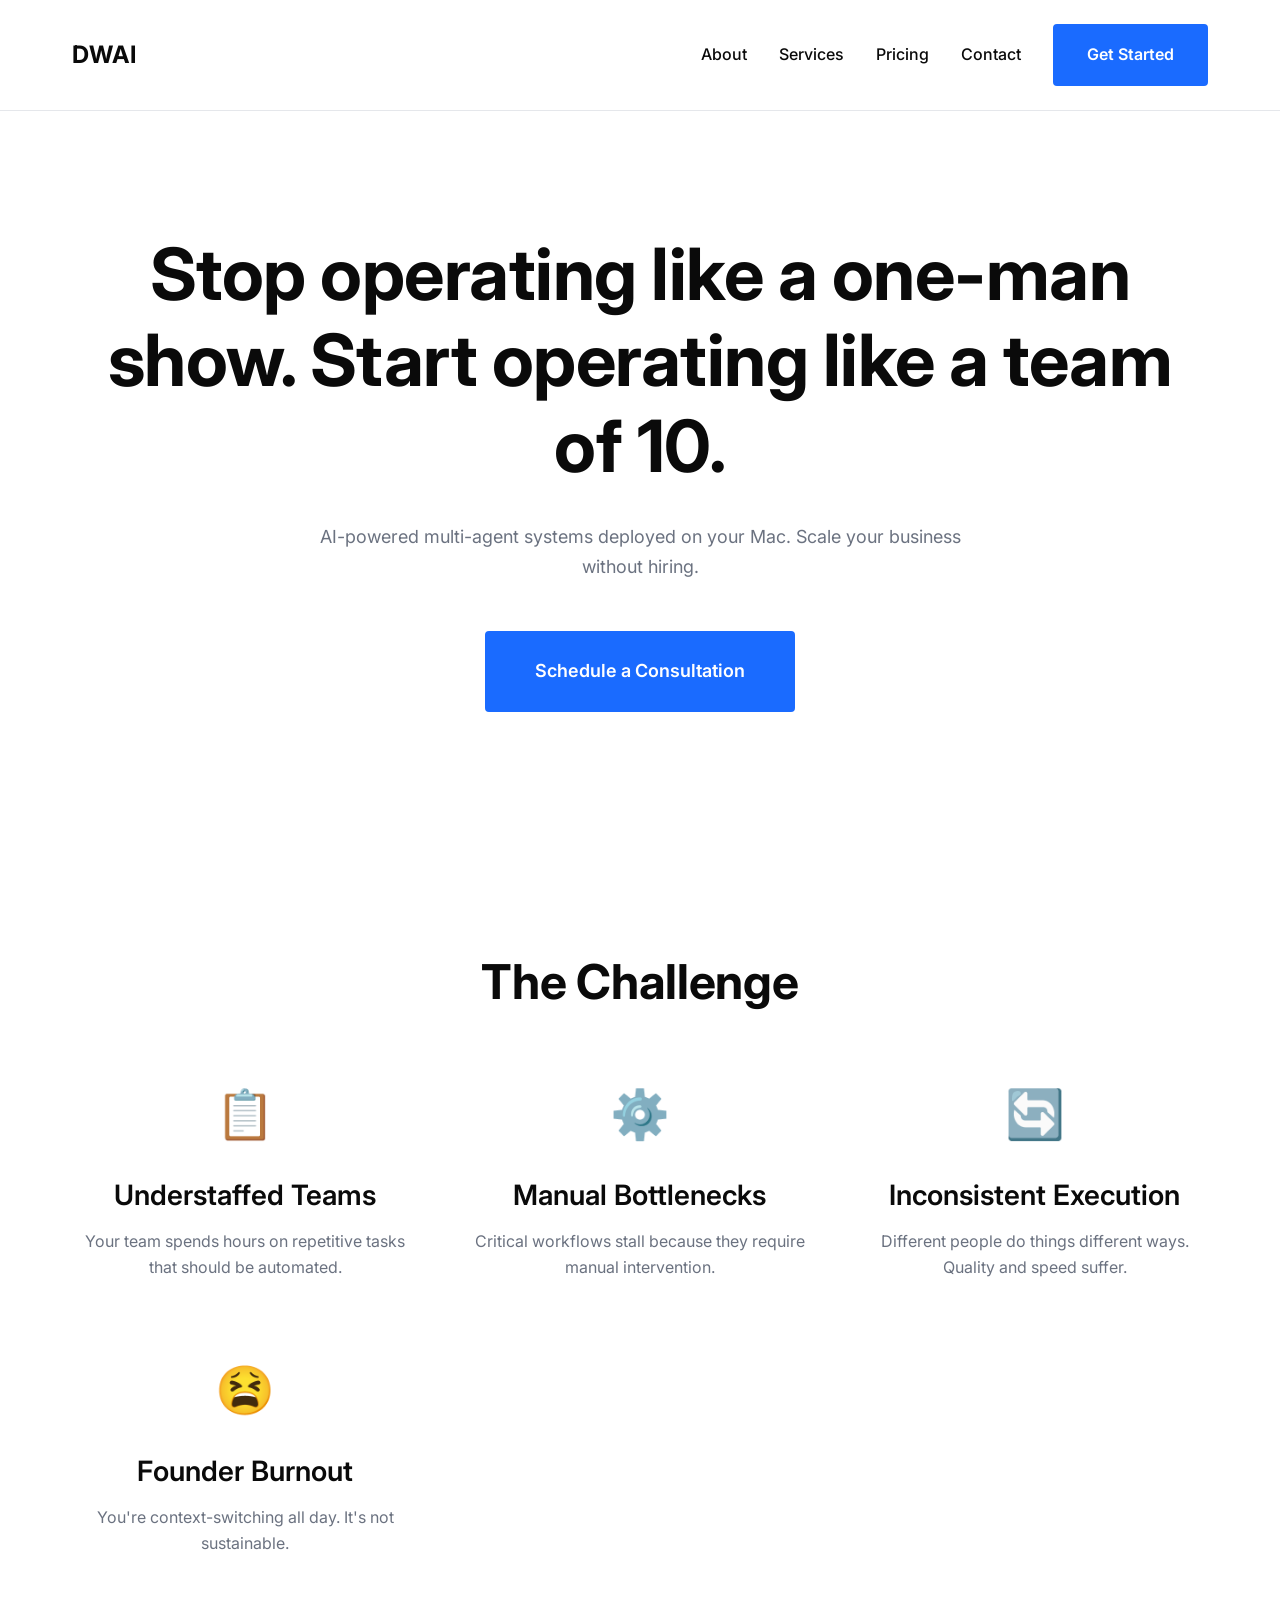
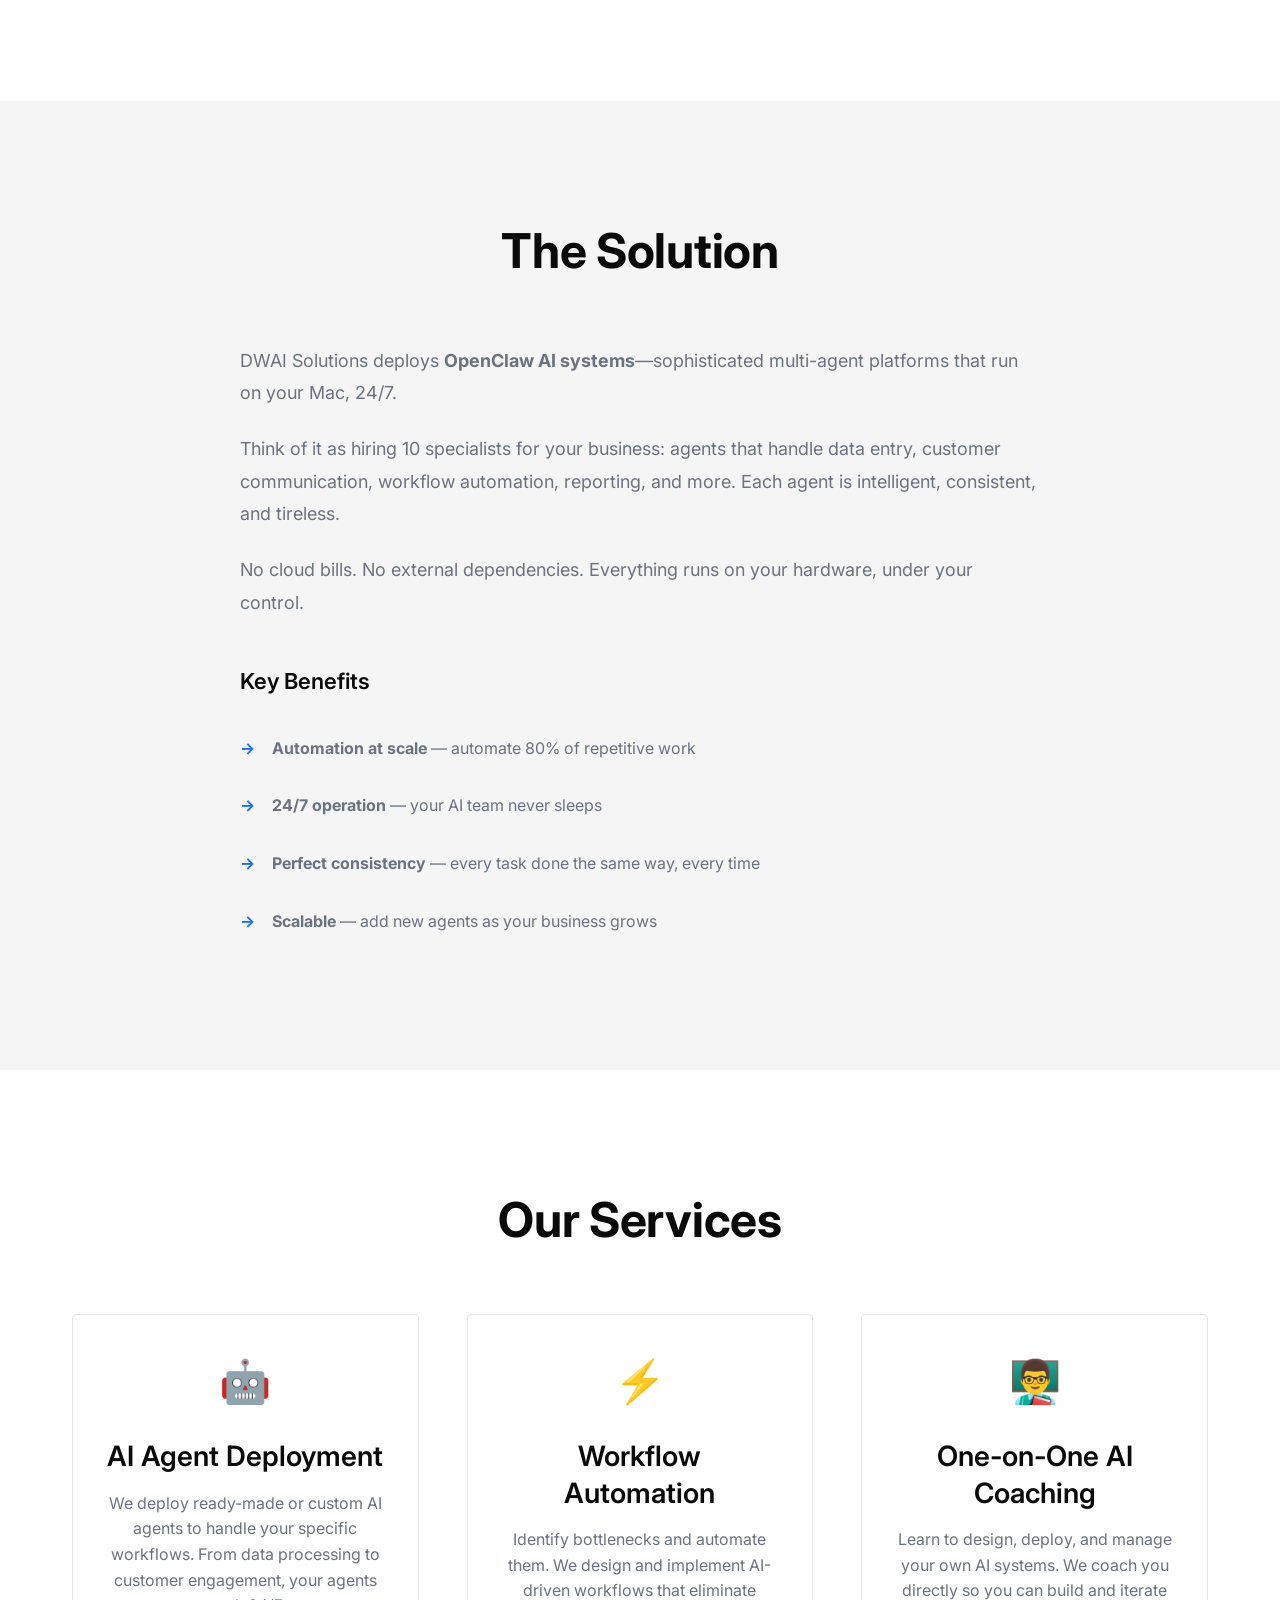
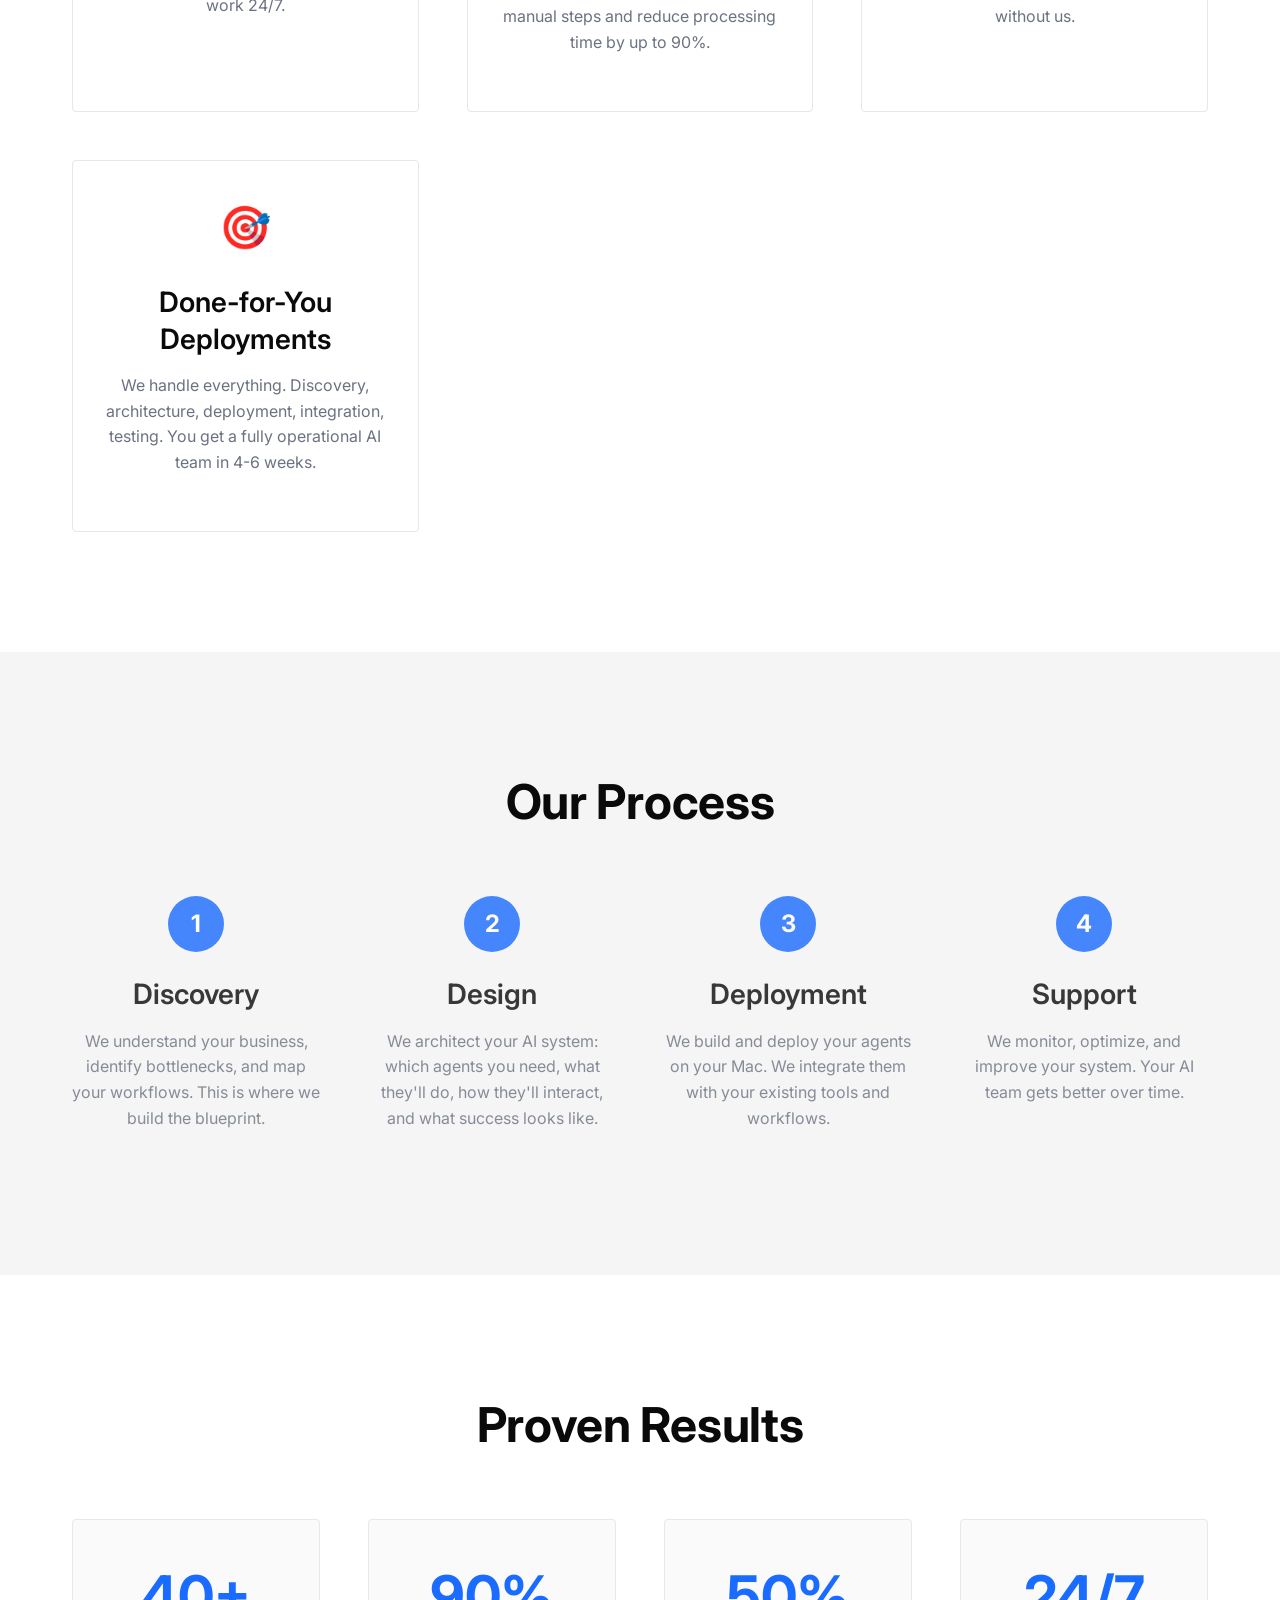
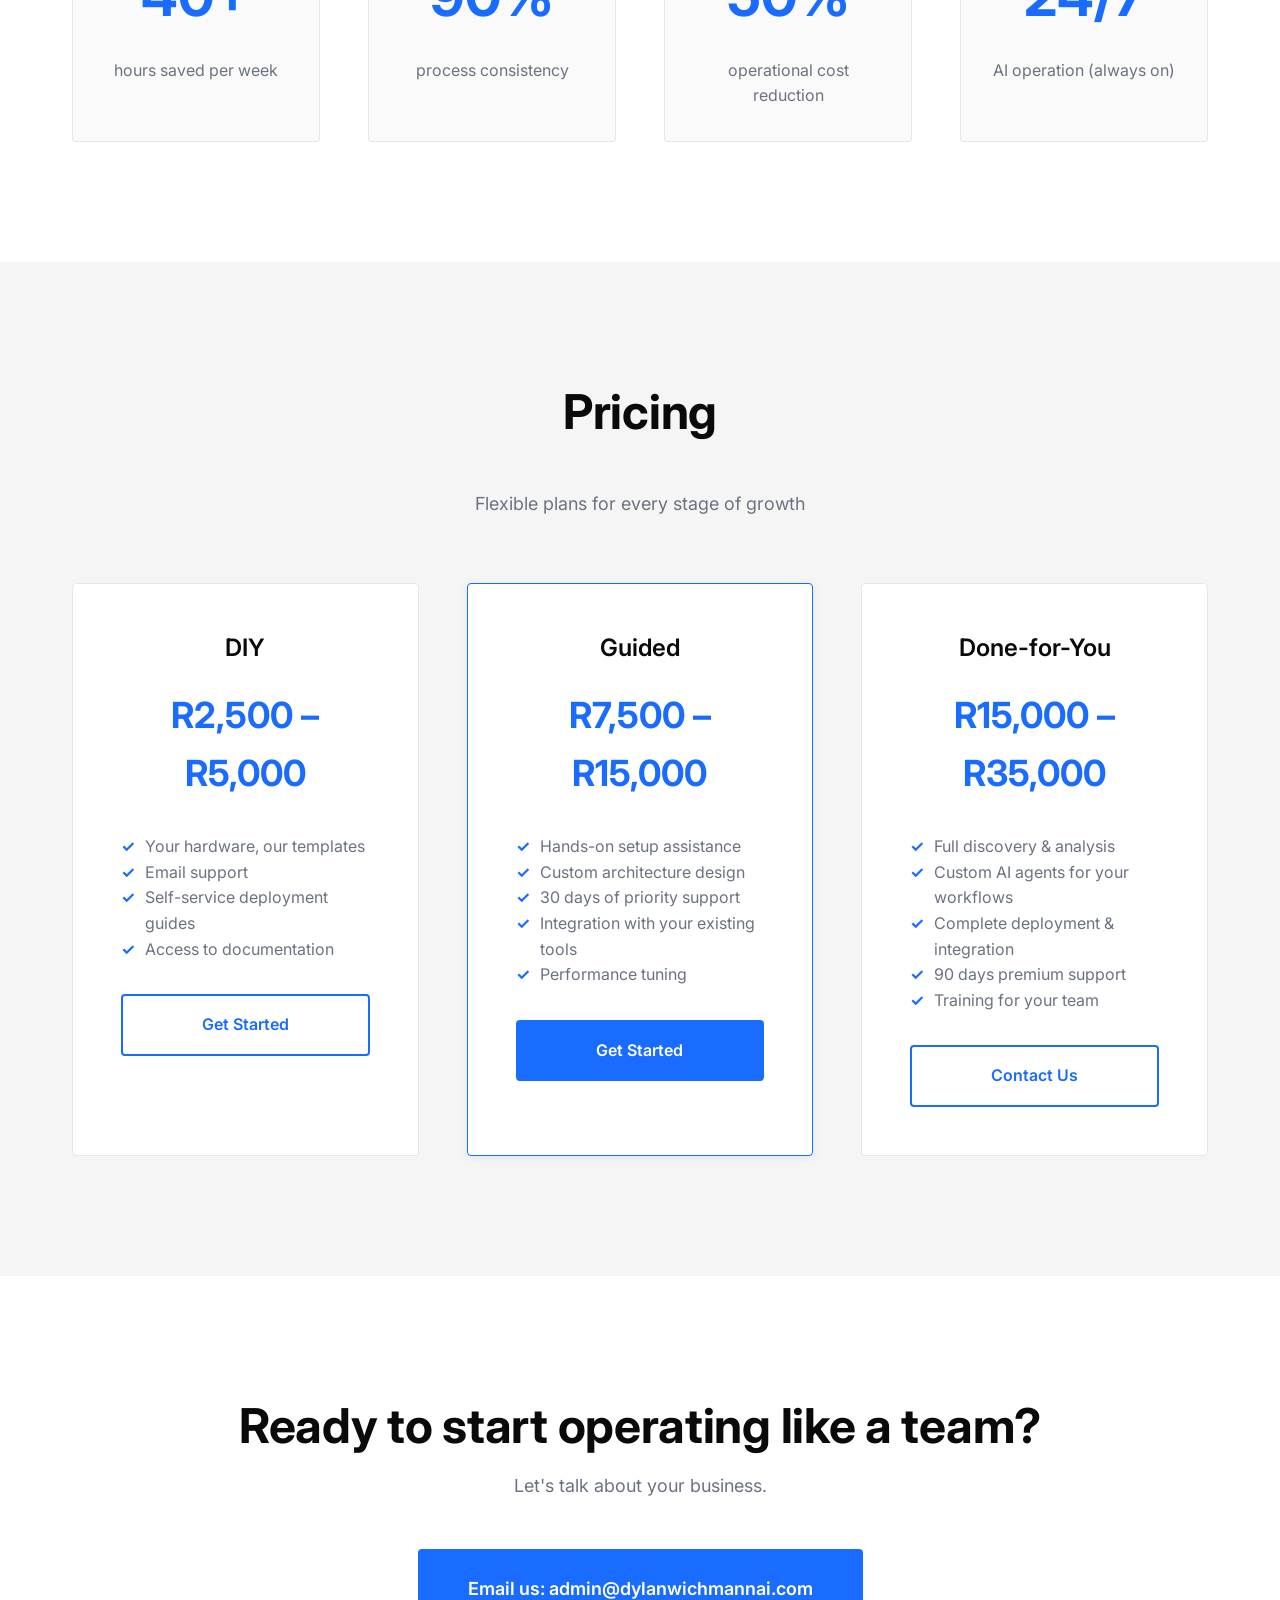
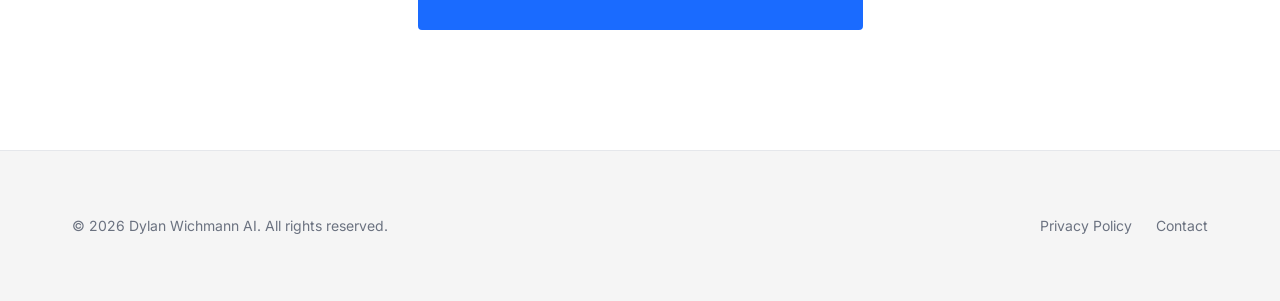
==== commit e050fbdb: "Initial launch — DWAI Solutions website" ====
--- a/index.html
+++ b/index.html
@@ -1,364 +1,244 @@
 <!DOCTYPE html>
 <html lang="en">
 <head>
-  <meta charset="UTF-8" />
-  <meta name="viewport" content="width=device-width, initial-scale=1.0" />
-  <meta name="description" content="DWAI Solutions — AI consulting for Cape Town SMBs. Deploy multi-agent AI systems and operate like a team of 10." />
-  <title>DWAI Solutions — AI for SMBs | Dylan Wichmann AI</title>
-  <link rel="preconnect" href="https://fonts.googleapis.com" />
-  <link rel="preconnect" href="https://fonts.gstatic.com" crossorigin />
-  <link href="https://fonts.googleapis.com/css2?family=Inter:wght@400;500;600;700;800&display=swap" rel="stylesheet" />
-  <link rel="stylesheet" href="style.css" />
+    <meta charset="UTF-8">
+    <meta name="viewport" content="width=device-width, initial-scale=1.0">
+    <title>DWAI Solutions — AI Agent Deployment for SMBs</title>
+    <meta name="description" content="Deploy multi-agent AI systems on your Mac. Scale your business without hiring. AI consulting and automation for Cape Town SMBs.">
+    <link rel="preconnect" href="https://fonts.googleapis.com">
+    <link rel="preconnect" href="https://fonts.gstatic.com" crossorigin>
+    <link href="https://fonts.googleapis.com/css2?family=Inter:wght@400;500;600;700&display=swap" rel="stylesheet">
+    <link rel="stylesheet" href="style.css">
 </head>
 <body>
-  <header class="header" id="header">
-    <nav class="nav container">
-      <a href="#top" class="nav__logo" aria-label="DWAI Solutions home">
-        <span class="logo-mark">DW</span>
-        <span class="logo-text">AI Solutions</span>
-      </a>
-      <button class="nav__toggle" id="navToggle" aria-label="Toggle menu" aria-expanded="false">
-        <span class="hamburger"></span>
-        <span class="hamburger"></span>
-        <span class="hamburger"></span>
-      </button>
-      <ul class="nav__links" id="navLinks" role="list">
-        <li><a href="#services" class="nav__link">Services</a></li>
-        <li><a href="#how-it-works" class="nav__link">How It Works</a></li>
-        <li><a href="#pricing" class="nav__link">Pricing</a></li>
-        <li><a href="privacy.html" class="nav__link">Privacy</a></li>
-        <li><a href="mailto:admin@dylanwichmannai.com" class="btn btn--primary btn--sm">Get Started</a></li>
-      </ul>
+    <!-- Navigation -->
+    <nav class="navbar">
+        <div class="container">
+            <div class="nav-content">
+                <div class="logo">DWAI</div>
+                <button class="hamburger" id="hamburger">
+                    <span></span>
+                    <span></span>
+                    <span></span>
+                </button>
+                <div class="nav-links" id="navLinks">
+                    <a href="#about" class="nav-link">About</a>
+                    <a href="#services" class="nav-link">Services</a>
+                    <a href="#pricing" class="nav-link">Pricing</a>
+                    <a href="#contact" class="nav-link">Contact</a>
+                    <a href="mailto:admin@dylanwichmannai.com" class="btn btn-primary">Get Started</a>
+                </div>
+            </div>
+        </div>
     </nav>
-  </header>
-
-  <main id="top">
+
+    <!-- Hero Section -->
     <section class="hero" id="hero">
-      <div class="container hero__inner">
-        <div class="hero__content">
-          <span class="badge">Cape Town, South Africa</span>
-          <h1 class="hero__headline">
-            Stop operating like<br />
-            a <em>one-man show.</em><br />
-            Start operating like<br />
-            <strong class="text-accent">a team of 10.</strong>
-          </h1>
-          <p class="hero__sub">DWAI Solutions deploys intelligent AI agent systems for small-to-medium businesses. Automate the grind, reclaim your time, and scale without adding headcount.</p>
-          <div class="hero__actions">
-            <a href="mailto:admin@dylanwichmannai.com" class="btn btn--primary btn--lg">Schedule a Free Call</a>
-            <a href="#how-it-works" class="btn btn--ghost btn--lg">See How It Works</a>
-          </div>
-        </div>
-        <div class="hero__visual" aria-hidden="true">
-          <div class="hero__card hero__card--1">
-            <div class="stat-icon">🤖</div>
-            <div><div class="stat-value">26</div><div class="stat-label">AI agents</div></div>
-          </div>
-          <div class="hero__card hero__card--2">
-            <div class="stat-icon">⚡</div>
-            <div><div class="stat-value">40hrs</div><div class="stat-label">saved per week</div></div>
-          </div>
-          <div class="hero__card hero__card--3">
-            <div class="stat-icon">📈</div>
-            <div><div class="stat-value">3×</div><div class="stat-label">output capacity</div></div>
-          </div>
-          <div class="hero__gradient-box">
-            <div class="hero__gradient-inner">
-              <div class="pulse-dot"></div>
-              <span>System Active — 24/7</span>
-            </div>
-          </div>
-        </div>
-      </div>
-    </section>
-
-    <section class="section section--gray" id="problem">
-      <div class="container">
-        <div class="section__header">
-          <span class="badge badge--muted">The Reality</span>
-          <h2 class="section__title">Why most SMBs fail to scale</h2>
-          <p class="section__sub">You're talented. Your product is solid. But the business still won't move as fast as you need it to.</p>
-        </div>
-        <div class="pain-grid">
-          <div class="pain-card">
-            <div class="pain-icon">👥</div>
-            <h3 class="pain-card__title">Understaffed &amp; overwhelmed</h3>
-            <p class="pain-card__body">You're wearing every hat — sales, ops, delivery, admin. There aren't enough hours in the day and hiring is expensive.</p>
-          </div>
-          <div class="pain-card">
-            <div class="pain-icon">🔁</div>
-            <h3 class="pain-card__title">Process bottlenecks</h3>
-            <p class="pain-card__body">Everything runs through you. Every decision, every approval, every task. The business can't move without you — and that's the trap.</p>
-          </div>
-          <div class="pain-card">
-            <div class="pain-icon">📉</div>
-            <h3 class="pain-card__title">Inconsistent execution</h3>
-            <p class="pain-card__body">Some weeks are great. Others fall apart. Without systems, quality depends entirely on your energy — which is finite.</p>
-          </div>
-          <div class="pain-card">
-            <div class="pain-icon">⏰</div>
-            <h3 class="pain-card__title">No time to think</h3>
-            <p class="pain-card__body">You're so buried in doing the work that you never get to grow the business. Strategy becomes a luxury you can't afford.</p>
-          </div>
-        </div>
-      </div>
-    </section>
-
-    <section class="section" id="solution">
-      <div class="container">
-        <div class="solution__inner">
-          <div class="solution__content">
-            <span class="badge">The OpenClaw Difference</span>
-            <h2 class="section__title">Meet your AI team</h2>
-            <p class="solution__body">We deploy <strong>OpenClaw</strong> — a multi-agent AI platform built on a dedicated Mac Mini server. It runs 24/7, handles your repetitive workflows, and never calls in sick.</p>
-            <p class="solution__body">Think of it as a team of specialists: one handles customer support, one manages your CRM, one monitors your systems, one creates content — all working in sync, all accountable to you.</p>
-            <a href="#services" class="btn btn--primary">Explore Services</a>
-          </div>
-          <div class="solution__visual" aria-hidden="true">
-            <div class="agent-grid">
-              <div class="agent-chip agent-chip--active">🧠 Main Bot</div>
-              <div class="agent-chip">📊 CRM Agent</div>
-              <div class="agent-chip">📬 CS Agent</div>
-              <div class="agent-chip agent-chip--active">🛡️ Sentinel</div>
-              <div class="agent-chip">📱 Social Agent</div>
-              <div class="agent-chip">🔧 Medic Bot</div>
-              <div class="agent-chip agent-chip--active">📝 Content Agent</div>
-              <div class="agent-chip">⚙️ Automation</div>
-            </div>
-            <p class="solution__visual-note">Your custom AI squad — always working.</p>
-          </div>
-        </div>
-      </div>
-    </section>
-
-    <section class="section section--gray" id="services">
-      <div class="container">
-        <div class="section__header">
-          <span class="badge badge--muted">What We Do</span>
-          <h2 class="section__title">Four ways we build your AI team</h2>
-          <p class="section__sub">Each service track is designed to remove a specific bottleneck in your business.</p>
-        </div>
-        <div class="services-grid">
-          <article class="service-card">
-            <div class="service-card__icon" aria-hidden="true">🤖</div>
-            <h3 class="service-card__title">AI Agent Deployment</h3>
-            <p class="service-card__body">We deploy a full multi-agent system tailored to your business. Each agent has a specific role — from handling inbound leads to monitoring your operations.</p>
-            <ul class="service-card__benefits" role="list">
-              <li>Custom-configured for your workflows</li>
-              <li>Runs 24/7 on dedicated hardware</li>
-              <li>Communicates via Telegram &amp; Discord</li>
-              <li>Up to 26 specialised agents</li>
-            </ul>
-          </article>
-          <article class="service-card">
-            <div class="service-card__icon" aria-hidden="true">⚡</div>
-            <h3 class="service-card__title">Workflow Automation</h3>
-            <p class="service-card__body">Map, design, and automate the repetitive work that's eating your time. CRM updates, lead follow-ups, reports, notifications — all handled automatically.</p>
-            <ul class="service-card__benefits" role="list">
-              <li>End-to-end workflow mapping</li>
-              <li>CRM &amp; calendar integrations</li>
-              <li>Automated reporting &amp; alerts</li>
-              <li>Reduces manual admin by 70%+</li>
-            </ul>
-          </article>
-          <article class="service-card">
-            <div class="service-card__icon" aria-hidden="true">🎯</div>
-            <h3 class="service-card__title">One-on-One AI Coaching</h3>
-            <p class="service-card__body">Not ready for a full deployment? We teach you how to build and use AI tools yourself, so you can start saving time immediately without the full investment.</p>
-            <ul class="service-card__benefits" role="list">
-              <li>Personalised curriculum</li>
-              <li>Practical hands-on sessions</li>
-              <li>Prompt engineering mastery</li>
-              <li>AI tool selection guidance</li>
-            </ul>
-          </article>
-          <article class="service-card service-card--featured">
-            <div class="service-card__badge">Most Popular</div>
-            <div class="service-card__icon" aria-hidden="true">🚀</div>
-            <h3 class="service-card__title">Done-for-You Deployments</h3>
-            <p class="service-card__body">We handle everything — from discovery and design to deployment and ongoing support. You approve the plan, we build the system, you start saving time.</p>
-            <ul class="service-card__benefits" role="list">
-              <li>Full discovery &amp; design phase</li>
-              <li>End-to-end build &amp; configuration</li>
-              <li>Staff training &amp; handover</li>
-              <li>30-day post-launch support</li>
-            </ul>
-          </article>
-        </div>
-      </div>
-    </section>
-
-    <section class="section" id="how-it-works">
-      <div class="container">
-        <div class="section__header">
-          <span class="badge badge--muted">The Process</span>
-          <h2 class="section__title">From zero to running in 4 steps</h2>
-          <p class="section__sub">No jargon. No surprises. You're in control at every stage.</p>
-        </div>
-        <ol class="steps" role="list">
-          <li class="step">
-            <div class="step__number" aria-hidden="true">01</div>
-            <div class="step__content">
-              <div class="step__icon" aria-hidden="true">🔍</div>
-              <h3 class="step__title">Discovery</h3>
-              <p class="step__body">We run a deep-dive session to understand your business, your biggest bottlenecks, and your goals. No assumptions — we map reality.</p>
-            </div>
-          </li>
-          <li class="step">
-            <div class="step__number" aria-hidden="true">02</div>
-            <div class="step__content">
-              <div class="step__icon" aria-hidden="true">📐</div>
-              <h3 class="step__title">Design</h3>
-              <p class="step__body">We design your custom AI system architecture — which agents to build, what they automate, how they communicate. You review and approve before we touch code.</p>
-            </div>
-          </li>
-          <li class="step">
-            <div class="step__number" aria-hidden="true">03</div>
-            <div class="step__content">
-              <div class="step__icon" aria-hidden="true">⚙️</div>
-              <h3 class="step__title">Deployment</h3>
-              <p class="step__body">We build, test, and deploy your system on dedicated hardware. Every agent is verified end-to-end before handover. No half-finished systems.</p>
-            </div>
-          </li>
-          <li class="step">
-            <div class="step__number" aria-hidden="true">04</div>
-            <div class="step__content">
-              <div class="step__icon" aria-hidden="true">🛡️</div>
-              <h3 class="step__title">Support</h3>
-              <p class="step__body">Your system runs 24/7. We monitor it, tune it, and keep it sharp. Monthly check-ins, incident response, and continuous improvement included.</p>
-            </div>
-          </li>
-        </ol>
-      </div>
-    </section>
-
-    <section class="section section--accent" id="stats">
-      <div class="container">
-        <div class="section__header section__header--light">
-          <span class="badge badge--white">Results</span>
-          <h2 class="section__title">Real impact, real numbers</h2>
-          <p class="section__sub">What clients typically experience after deploying their AI team.</p>
-        </div>
-        <div class="stats-grid">
-          <div class="stat-card"><div class="stat-card__value">40+</div><div class="stat-card__label">Hours saved per week</div><div class="stat-card__note">Automated admin, follow-ups &amp; scheduling</div></div>
-          <div class="stat-card"><div class="stat-card__value">70%</div><div class="stat-card__label">Less manual admin</div><div class="stat-card__note">Via workflow automation &amp; integrations</div></div>
-          <div class="stat-card"><div class="stat-card__value">3×</div><div class="stat-card__label">Output capacity</div><div class="stat-card__note">Scale without hiring more people</div></div>
-          <div class="stat-card"><div class="stat-card__value">24/7</div><div class="stat-card__label">System uptime</div><div class="stat-card__note">No days off, no sick days, no burnout</div></div>
-          <div class="stat-card"><div class="stat-card__value">&lt;2 wks</div><div class="stat-card__label">Avg deployment time</div><div class="stat-card__note">From kick-off to live system</div></div>
-        </div>
-        <p class="stats-disclaimer">Figures represent typical client outcomes. Results vary by business complexity and scope.</p>
-      </div>
-    </section>
-
-    <section class="section" id="pricing">
-      <div class="container">
-        <div class="section__header">
-          <span class="badge badge--muted">Pricing</span>
-          <h2 class="section__title">Transparent pricing in ZAR</h2>
-          <p class="section__sub">No hidden fees. No surprises. Choose the level that fits where you are today.</p>
-        </div>
-        <div class="pricing-grid">
-          <article class="pricing-card">
-            <div class="pricing-card__header">
-              <h3 class="pricing-card__name">DIY</h3>
-              <div class="pricing-card__price"><span class="price-currency">R</span><span class="price-amount">2.5K – 5K</span></div>
-              <p class="pricing-card__freq">once-off</p>
-            </div>
-            <p class="pricing-card__desc">Templates, guides, and a setup call. You build it with our blueprints.</p>
-            <ul class="pricing-card__features" role="list">
-              <li>System architecture blueprint</li>
-              <li>Agent configuration templates</li>
-              <li>1× 90-min setup call</li>
-              <li>30-day email support</li>
-              <li>Access to documentation library</li>
-            </ul>
-            <a href="mailto:admin@dylanwichmannai.com?subject=DIY Enquiry" class="btn btn--outline btn--full">Get Started</a>
-          </article>
-          <article class="pricing-card pricing-card--popular">
-            <div class="pricing-card__badge">Best Value</div>
-            <div class="pricing-card__header">
-              <h3 class="pricing-card__name">Guided</h3>
-              <div class="pricing-card__price"><span class="price-currency">R</span><span class="price-amount">7.5K – 15K</span></div>
-              <p class="pricing-card__freq">once-off</p>
-            </div>
-            <p class="pricing-card__desc">We guide the build, you execute. Perfect for hands-on business owners.</p>
-            <ul class="pricing-card__features" role="list">
-              <li>Full discovery session</li>
-              <li>Custom system design</li>
-              <li>4× hands-on build sessions</li>
-              <li>We configure, you deploy</li>
-              <li>60-day support window</li>
-              <li>Access to private community</li>
-            </ul>
-            <a href="mailto:admin@dylanwichmannai.com?subject=Guided Package Enquiry" class="btn btn--primary btn--full">Get Started</a>
-          </article>
-          <article class="pricing-card">
-            <div class="pricing-card__header">
-              <h3 class="pricing-card__name">Done-for-You</h3>
-              <div class="pricing-card__price"><span class="price-currency">R</span><span class="price-amount">15K – 35K</span></div>
-              <p class="pricing-card__freq">once-off + optional retainer</p>
-            </div>
-            <p class="pricing-card__desc">We do everything. You show up for approvals and launch day.</p>
-            <ul class="pricing-card__features" role="list">
-              <li>Full discovery &amp; design phase</li>
-              <li>Complete build &amp; configuration</li>
-              <li>End-to-end testing &amp; QA</li>
-              <li>Staff onboarding &amp; training</li>
-              <li>30-day post-launch support</li>
-              <li>Monthly maintenance retainer option</li>
-            </ul>
-            <a href="mailto:admin@dylanwichmannai.com?subject=Done-for-You Enquiry" class="btn btn--outline btn--full">Get Started</a>
-          </article>
-        </div>
-        <p class="pricing-note">All prices in ZAR. VAT may apply. <a href="mailto:admin@dylanwichmannai.com">Contact us</a> for custom enterprise pricing.</p>
-      </div>
-    </section>
-
-    <section class="section section--cta" id="cta">
-      <div class="container">
-        <div class="cta-box">
-          <h2 class="cta-box__title">Ready to operate like a team of 10?</h2>
-          <p class="cta-box__sub">Book a free 30-minute discovery call. No commitment, no sales pitch — just an honest conversation about what AI can do for your business.</p>
-          <a href="mailto:admin@dylanwichmannai.com?subject=Discovery Call Request" class="btn btn--primary btn--lg">Book Your Free Call</a>
-          <p class="cta-box__email">Or email us: <a href="mailto:admin@dylanwichmannai.com">admin@dylanwichmannai.com</a></p>
-        </div>
-      </div>
-    </section>
-  </main>
-
-  <footer class="footer">
-    <div class="container">
-      <div class="footer__inner">
-        <div class="footer__brand">
-          <a href="#top" class="nav__logo" aria-label="DWAI Solutions home">
-            <span class="logo-mark">DW</span><span class="logo-text">AI Solutions</span>
-          </a>
-          <p class="footer__tagline">Operating like a team of 10, since day one.</p>
-        </div>
-        <nav class="footer__links" aria-label="Footer navigation">
-          <a href="#services">Services</a>
-          <a href="#pricing">Pricing</a>
-          <a href="#how-it-works">How It Works</a>
-          <a href="privacy.html">Privacy Policy</a>
-          <a href="mailto:admin@dylanwichmannai.com">Contact</a>
-        </nav>
-        <div class="footer__social">
-          <p class="footer__social-label">Follow along</p>
-          <div class="social-links">
-            <a href="#" class="social-link" aria-label="Instagram">
-              <svg width="20" height="20" viewBox="0 0 24 24" fill="none" stroke="currentColor" stroke-width="2" aria-hidden="true"><rect x="2" y="2" width="20" height="20" rx="5" ry="5"/><path d="M16 11.37A4 4 0 1 1 12.63 8 4 4 0 0 1 16 11.37z"/><line x1="17.5" y1="6.5" x2="17.51" y2="6.5"/></svg>
-            </a>
-            <a href="#" class="social-link" aria-label="LinkedIn">
-              <svg width="20" height="20" viewBox="0 0 24 24" fill="none" stroke="currentColor" stroke-width="2" aria-hidden="true"><path d="M16 8a6 6 0 0 1 6 6v7h-4v-7a2 2 0 0 0-2-2 2 2 0 0 0-2 2v7h-4v-7a6 6 0 0 1 6-6z"/><rect x="2" y="9" width="4" height="12"/><circle cx="4" cy="4" r="2"/></svg>
-            </a>
-          </div>
-        </div>
-      </div>
-      <div class="footer__bottom">
-        <p>&copy; 2026 Dylan Wichmann AI (DWAI Solutions). All rights reserved. Cape Town, South Africa.</p>
-      </div>
-    </div>
-  </footer>
-  <script src="script.js"></script>
+        <div class="container">
+            <h1>Stop operating like a one-man show. Start operating like a team of 10.</h1>
+            <p class="hero-subtitle">AI-powered multi-agent systems deployed on your Mac. Scale your business without hiring.</p>
+            <a href="mailto:admin@dylanwichmannai.com?subject=Schedule%20a%20Consultation" class="btn btn-primary btn-large">Schedule a Consultation</a>
+        </div>
+    </section>
+
+    <!-- Problem Section -->
+    <section class="problem">
+        <div class="container">
+            <h2>The Challenge</h2>
+            <div class="problem-grid">
+                <div class="problem-card">
+                    <div class="problem-icon">📋</div>
+                    <h3>Understaffed Teams</h3>
+                    <p>Your team spends hours on repetitive tasks that should be automated.</p>
+                </div>
+                <div class="problem-card">
+                    <div class="problem-icon">⚙️</div>
+                    <h3>Manual Bottlenecks</h3>
+                    <p>Critical workflows stall because they require manual intervention.</p>
+                </div>
+                <div class="problem-card">
+                    <div class="problem-icon">🔄</div>
+                    <h3>Inconsistent Execution</h3>
+                    <p>Different people do things different ways. Quality and speed suffer.</p>
+                </div>
+                <div class="problem-card">
+                    <div class="problem-icon">😫</div>
+                    <h3>Founder Burnout</h3>
+                    <p>You're context-switching all day. It's not sustainable.</p>
+                </div>
+            </div>
+        </div>
+    </section>
+
+    <!-- Solution Section -->
+    <section class="solution">
+        <div class="container">
+            <h2>The Solution</h2>
+            <div class="solution-content">
+                <p>DWAI Solutions deploys <strong>OpenClaw AI systems</strong>—sophisticated multi-agent platforms that run on your Mac, 24/7.</p>
+                <p>Think of it as hiring 10 specialists for your business: agents that handle data entry, customer communication, workflow automation, reporting, and more. Each agent is intelligent, consistent, and tireless.</p>
+                <p>No cloud bills. No external dependencies. Everything runs on your hardware, under your control.</p>
+                <h3>Key Benefits</h3>
+                <ul class="solution-list">
+                    <li><strong>Automation at scale</strong> — automate 80% of repetitive work</li>
+                    <li><strong>24/7 operation</strong> — your AI team never sleeps</li>
+                    <li><strong>Perfect consistency</strong> — every task done the same way, every time</li>
+                    <li><strong>Scalable</strong> — add new agents as your business grows</li>
+                </ul>
+            </div>
+        </div>
+    </section>
+
+    <!-- Services Section -->
+    <section class="services" id="services">
+        <div class="container">
+            <h2>Our Services</h2>
+            <div class="services-grid">
+                <div class="service-card">
+                    <div class="service-icon">🤖</div>
+                    <h3>AI Agent Deployment</h3>
+                    <p>We deploy ready-made or custom AI agents to handle your specific workflows. From data processing to customer engagement, your agents work 24/7.</p>
+                </div>
+                <div class="service-card">
+                    <div class="service-icon">⚡</div>
+                    <h3>Workflow Automation</h3>
+                    <p>Identify bottlenecks and automate them. We design and implement AI-driven workflows that eliminate manual steps and reduce processing time by up to 90%.</p>
+                </div>
+                <div class="service-card">
+                    <div class="service-icon">👨‍🏫</div>
+                    <h3>One-on-One AI Coaching</h3>
+                    <p>Learn to design, deploy, and manage your own AI systems. We coach you directly so you can build and iterate without us.</p>
+                </div>
+                <div class="service-card">
+                    <div class="service-icon">🎯</div>
+                    <h3>Done-for-You Deployments</h3>
+                    <p>We handle everything. Discovery, architecture, deployment, integration, testing. You get a fully operational AI team in 4-6 weeks.</p>
+                </div>
+            </div>
+        </div>
+    </section>
+
+    <!-- How It Works Section -->
+    <section class="how-it-works">
+        <div class="container">
+            <h2>Our Process</h2>
+            <div class="process-grid">
+                <div class="process-step">
+                    <div class="step-number">1</div>
+                    <h3>Discovery</h3>
+                    <p>We understand your business, identify bottlenecks, and map your workflows. This is where we build the blueprint.</p>
+                </div>
+                <div class="process-step">
+                    <div class="step-number">2</div>
+                    <h3>Design</h3>
+                    <p>We architect your AI system: which agents you need, what they'll do, how they'll interact, and what success looks like.</p>
+                </div>
+                <div class="process-step">
+                    <div class="step-number">3</div>
+                    <h3>Deployment</h3>
+                    <p>We build and deploy your agents on your Mac. We integrate them with your existing tools and workflows.</p>
+                </div>
+                <div class="process-step">
+                    <div class="step-number">4</div>
+                    <h3>Support</h3>
+                    <p>We monitor, optimize, and improve your system. Your AI team gets better over time.</p>
+                </div>
+            </div>
+        </div>
+    </section>
+
+    <!-- Proof/Stats Section -->
+    <section class="proof">
+        <div class="container">
+            <h2>Proven Results</h2>
+            <div class="stats-grid">
+                <div class="stat-card">
+                    <div class="stat-number">40+</div>
+                    <div class="stat-label">hours saved per week</div>
+                </div>
+                <div class="stat-card">
+                    <div class="stat-number">90%</div>
+                    <div class="stat-label">process consistency</div>
+                </div>
+                <div class="stat-card">
+                    <div class="stat-number">50%</div>
+                    <div class="stat-label">operational cost reduction</div>
+                </div>
+                <div class="stat-card">
+                    <div class="stat-number">24/7</div>
+                    <div class="stat-label">AI operation (always on)</div>
+                </div>
+            </div>
+        </div>
+    </section>
+
+    <!-- Pricing Section -->
+    <section class="pricing" id="pricing">
+        <div class="container">
+            <h2>Pricing</h2>
+            <p class="pricing-subtitle">Flexible plans for every stage of growth</p>
+            <div class="pricing-grid">
+                <div class="pricing-card">
+                    <h3>DIY</h3>
+                    <div class="price">R2,500 – R5,000</div>
+                    <ul class="pricing-features">
+                        <li>Your hardware, our templates</li>
+                        <li>Email support</li>
+                        <li>Self-service deployment guides</li>
+                        <li>Access to documentation</li>
+                    </ul>
+                    <a href="mailto:admin@dylanwichmannai.com?subject=DIY%20Plan%20Inquiry" class="btn btn-secondary">Get Started</a>
+                </div>
+                <div class="pricing-card highlight">
+                    <h3>Guided</h3>
+                    <div class="price">R7,500 – R15,000</div>
+                    <ul class="pricing-features">
+                        <li>Hands-on setup assistance</li>
+                        <li>Custom architecture design</li>
+                        <li>30 days of priority support</li>
+                        <li>Integration with your existing tools</li>
+                        <li>Performance tuning</li>
+                    </ul>
+                    <a href="mailto:admin@dylanwichmannai.com?subject=Guided%20Plan%20Inquiry" class="btn btn-primary">Get Started</a>
+                </div>
+                <div class="pricing-card">
+                    <h3>Done-for-You</h3>
+                    <div class="price">R15,000 – R35,000</div>
+                    <ul class="pricing-features">
+                        <li>Full discovery & analysis</li>
+                        <li>Custom AI agents for your workflows</li>
+                        <li>Complete deployment & integration</li>
+                        <li>90 days premium support</li>
+                        <li>Training for your team</li>
+                    </ul>
+                    <a href="mailto:admin@dylanwichmannai.com?subject=Done-for-You%20Plan%20Inquiry" class="btn btn-secondary">Contact Us</a>
+                </div>
+            </div>
+        </div>
+    </section>
+
+    <!-- Final CTA Section -->
+    <section class="final-cta" id="contact">
+        <div class="container">
+            <h2>Ready to start operating like a team?</h2>
+            <p>Let's talk about your business.</p>
+            <a href="mailto:admin@dylanwichmannai.com?subject=DWAI%20Inquiry" class="btn btn-primary btn-large">Email us: admin@dylanwichmannai.com</a>
+        </div>
+    </section>
+
+    <!-- Footer -->
+    <footer class="footer">
+        <div class="container">
+            <div class="footer-content">
+                <p>&copy; 2026 Dylan Wichmann AI. All rights reserved.</p>
+                <div class="footer-links">
+                    <a href="privacy.html">Privacy Policy</a>
+                    <a href="mailto:admin@dylanwichmannai.com">Contact</a>
+                </div>
+            </div>
+        </div>
+    </footer>
+
+    <script src="script.js"></script>
 </body>
 </html>
--- a/style.css
+++ b/style.css
@@ -1,277 +1,772 @@
-/* DWAI Solutions — style.css | Mobile-first | Inter font | Light mode only */
-
+/* DWAI Solutions Website — Style Guide */
+
+/* CSS Custom Properties (Design Tokens) */
 :root {
-  --color-bg:        #FFFFFF;
-  --color-bg-gray:   #F5F5F5;
-  --color-bg-accent: #1A6BFF;
-  --color-text:      #0A0A0A;
-  --color-text-muted:#6B7280;
-  --color-accent:    #1A6BFF;
-  --color-accent-dk: #1457D4;
-  --color-border:    #E5E7EB;
-  --color-white:     #FFFFFF;
-  --font-family: 'Inter', -apple-system, BlinkMacSystemFont, 'Segoe UI', sans-serif;
-  --sp-1:8px; --sp-2:16px; --sp-3:24px; --sp-4:32px; --sp-5:48px; --sp-6:64px; --sp-7:80px; --sp-8:96px;
-  --radius-sm:6px; --radius-md:12px; --radius-lg:20px;
-  --shadow-sm:0 1px 3px rgba(0,0,0,0.08);
-  --shadow-md:0 2px 8px rgba(0,0,0,0.08);
-  --shadow-lg:0 8px 32px rgba(0,0,0,0.10);
-  --shadow-xl:0 20px 60px rgba(0,0,0,0.12);
-  --transition:0.25s ease;
-  --nav-height:68px;
-}
-
-*,*::before,*::after{box-sizing:border-box;margin:0;padding:0}
-html{scroll-behavior:smooth;font-size:16px;-webkit-text-size-adjust:100%}
-body{font-family:var(--font-family);background:var(--color-bg);color:var(--color-text);line-height:1.6;-webkit-font-smoothing:antialiased;overflow-x:hidden}
-img,svg{display:block;max-width:100%}
-ul,ol{list-style:none}
-a{color:inherit;text-decoration:none}
-button{cursor:pointer;border:none;background:none;font-family:inherit}
-
-.container{width:100%;max-width:1140px;margin:0 auto;padding:0 var(--sp-2)}
-.text-accent{color:var(--color-accent)}
-
-/* BADGE */
-.badge{display:inline-block;font-size:12px;font-weight:600;letter-spacing:.08em;text-transform:uppercase;color:var(--color-accent);background:rgba(26,107,255,.08);padding:4px 12px;border-radius:100px;margin-bottom:var(--sp-2)}
-.badge--muted{color:var(--color-text-muted);background:rgba(107,114,128,.1)}
-.badge--white{color:#fff;background:rgba(255,255,255,.2)}
-
-/* BUTTONS */
-.btn{display:inline-flex;align-items:center;justify-content:center;font-family:var(--font-family);font-weight:600;font-size:15px;line-height:1;border-radius:var(--radius-sm);padding:12px 24px;transition:transform var(--transition),box-shadow var(--transition),background var(--transition),color var(--transition),border-color var(--transition);white-space:nowrap;cursor:pointer;text-decoration:none}
-.btn:hover{transform:translateY(-1px)}
-.btn:active{transform:translateY(0)}
-.btn--primary{background:var(--color-accent);color:#fff;border:2px solid var(--color-accent);box-shadow:0 4px 14px rgba(26,107,255,.3)}
-.btn--primary:hover{background:var(--color-accent-dk);border-color:var(--color-accent-dk);box-shadow:0 6px 20px rgba(26,107,255,.4)}
-.btn--outline{background:transparent;color:var(--color-accent);border:2px solid var(--color-accent)}
-.btn--outline:hover{background:rgba(26,107,255,.06)}
-.btn--ghost{background:transparent;color:var(--color-text);border:2px solid var(--color-border)}
-.btn--ghost:hover{background:var(--color-bg-gray);border-color:#D1D5DB}
-.btn--sm{font-size:13px;padding:9px 18px}
-.btn--lg{font-size:16px;padding:15px 32px}
-.btn--full{width:100%}
-
-/* HEADER */
-.header{position:sticky;top:0;z-index:100;background:rgba(255,255,255,.95);backdrop-filter:blur(12px);-webkit-backdrop-filter:blur(12px);border-bottom:1px solid var(--color-border);height:var(--nav-height)}
-.nav{display:flex;align-items:center;justify-content:space-between;height:var(--nav-height)}
-.nav__logo{display:flex;align-items:center;gap:var(--sp-1);font-weight:700;font-size:18px;text-decoration:none}
-.logo-mark{display:inline-flex;align-items:center;justify-content:center;width:36px;height:36px;background:var(--color-accent);color:#fff;border-radius:8px;font-size:14px;font-weight:800;letter-spacing:-.5px}
-.logo-text{color:var(--color-text)}
-.nav__links{display:none;align-items:center;gap:var(--sp-2)}
-.nav__link{font-size:14px;font-weight:500;color:var(--color-text-muted);transition:color var(--transition);padding:4px 0}
-.nav__link:hover,.nav__link--active{color:var(--color-text)}
-.nav__toggle{display:flex;flex-direction:column;gap:5px;padding:8px;border-radius:var(--radius-sm);transition:background var(--transition)}
-.nav__toggle:hover{background:var(--color-bg-gray)}
-.hamburger{display:block;width:22px;height:2px;background:var(--color-text);border-radius:2px;transition:transform var(--transition),opacity var(--transition)}
-.nav__toggle.is-open .hamburger:nth-child(1){transform:translateY(7px) rotate(45deg)}
-.nav__toggle.is-open .hamburger:nth-child(2){opacity:0}
-.nav__toggle.is-open .hamburger:nth-child(3){transform:translateY(-7px) rotate(-45deg)}
-.nav__links.is-open{display:flex;flex-direction:column;align-items:flex-start;position:absolute;top:var(--nav-height);left:0;right:0;background:var(--color-bg);border-bottom:1px solid var(--color-border);padding:var(--sp-3) var(--sp-2);gap:var(--sp-2);box-shadow:var(--shadow-lg)}
-
-/* SECTIONS */
-.section{padding:var(--sp-7) 0}
-.section--gray{background:var(--color-bg-gray)}
-.section--accent{background:var(--color-accent)}
-.section--cta{background:var(--color-bg-gray)}
-.section__header{text-align:center;max-width:640px;margin:0 auto var(--sp-6)}
-.section__header--light .section__title,.section__header--light .section__sub{color:#fff}
-.section__title{font-size:clamp(26px,4vw,38px);font-weight:800;line-height:1.2;letter-spacing:-.02em;margin-bottom:var(--sp-2)}
-.section__sub{font-size:17px;color:var(--color-text-muted);line-height:1.65}
-
-/* HERO */
-.hero{padding:var(--sp-8) 0 var(--sp-7);overflow:hidden}
-.hero__inner{display:flex;flex-direction:column;gap:var(--sp-6)}
-.hero__content{max-width:600px}
-.hero__headline{font-size:clamp(34px,6vw,62px);font-weight:800;line-height:1.1;letter-spacing:-.03em;margin-bottom:var(--sp-3);color:var(--color-text)}
-.hero__headline em{font-style:normal;color:var(--color-text-muted)}
-.hero__sub{font-size:18px;color:var(--color-text-muted);line-height:1.7;margin-bottom:var(--sp-4);max-width:520px}
-.hero__actions{display:flex;flex-wrap:wrap;gap:var(--sp-2)}
-.hero__visual{position:relative;display:flex;flex-direction:column;gap:var(--sp-2);max-width:400px}
-.hero__card{display:flex;align-items:center;gap:var(--sp-2);background:var(--color-bg);border:1px solid var(--color-border);border-radius:var(--radius-md);padding:var(--sp-2) var(--sp-3);box-shadow:var(--shadow-md);animation:floatCard 4s ease-in-out infinite}
-.hero__card--1{animation-delay:0s}
-.hero__card--2{animation-delay:.5s}
-.hero__card--3{animation-delay:1s}
-@keyframes floatCard{0%,100%{transform:translateY(0)}50%{transform:translateY(-6px)}}
-.stat-icon{font-size:28px;line-height:1}
-.stat-value{font-size:22px;font-weight:800;letter-spacing:-.02em;color:var(--color-text)}
-.stat-label{font-size:12px;color:var(--color-text-muted);font-weight:500}
-.hero__gradient-box{background:linear-gradient(135deg,var(--color-accent),#5B8FFF);border-radius:var(--radius-md);padding:var(--sp-2) var(--sp-3);color:#fff}
-.hero__gradient-inner{display:flex;align-items:center;gap:var(--sp-1);font-size:14px;font-weight:600}
-.pulse-dot{width:10px;height:10px;background:#4ADE80;border-radius:50%;animation:pulse 2s ease-in-out infinite;flex-shrink:0}
-@keyframes pulse{0%,100%{box-shadow:0 0 0 0 rgba(74,222,128,.5)}50%{box-shadow:0 0 0 6px rgba(74,222,128,0)}}
-
-/* PAIN CARDS */
-.pain-grid{display:grid;grid-template-columns:1fr;gap:var(--sp-2)}
-.pain-card{background:var(--color-bg);border:1px solid var(--color-border);border-radius:var(--radius-md);padding:var(--sp-3);box-shadow:var(--shadow-sm);transition:box-shadow var(--transition),transform var(--transition)}
-.pain-card:hover{box-shadow:var(--shadow-md);transform:translateY(-2px)}
-.pain-icon{font-size:32px;margin-bottom:var(--sp-2)}
-.pain-card__title{font-size:17px;font-weight:700;margin-bottom:var(--sp-1)}
-.pain-card__body{font-size:15px;color:var(--color-text-muted);line-height:1.6}
-
-/* SOLUTION */
-.solution__inner{display:flex;flex-direction:column;gap:var(--sp-5)}
-.solution__content{max-width:540px}
-.solution__body{font-size:17px;color:var(--color-text-muted);margin-bottom:var(--sp-2);line-height:1.7}
-.solution__body+.solution__body{margin-bottom:var(--sp-3)}
-.agent-grid{display:flex;flex-wrap:wrap;gap:var(--sp-1)}
-.agent-chip{background:var(--color-bg-gray);border:1px solid var(--color-border);border-radius:100px;padding:8px 16px;font-size:13px;font-weight:600;color:var(--color-text-muted);transition:all var(--transition)}
-.agent-chip--active{background:rgba(26,107,255,.08);border-color:rgba(26,107,255,.3);color:var(--color-accent)}
-.solution__visual-note{margin-top:var(--sp-2);font-size:13px;color:var(--color-text-muted);text-align:center}
-
-/* SERVICES */
-.services-grid{display:grid;grid-template-columns:1fr;gap:var(--sp-3)}
-.service-card{position:relative;background:var(--color-bg);border:1px solid var(--color-border);border-radius:var(--radius-lg);padding:var(--sp-4);box-shadow:var(--shadow-md);transition:box-shadow var(--transition),transform var(--transition)}
-.service-card:hover{box-shadow:var(--shadow-lg);transform:translateY(-3px)}
-.service-card--featured{border-color:var(--color-accent);border-width:2px;box-shadow:0 4px 24px rgba(26,107,255,.12)}
-.service-card__badge{display:inline-block;font-size:11px;font-weight:700;letter-spacing:.06em;text-transform:uppercase;background:var(--color-accent);color:#fff;padding:3px 10px;border-radius:100px;margin-bottom:var(--sp-2)}
-.service-card__icon{font-size:36px;margin-bottom:var(--sp-2)}
-.service-card__title{font-size:19px;font-weight:700;margin-bottom:var(--sp-1)}
-.service-card__body{font-size:15px;color:var(--color-text-muted);line-height:1.65;margin-bottom:var(--sp-3)}
-.service-card__benefits{display:flex;flex-direction:column;gap:var(--sp-1)}
-.service-card__benefits li{font-size:14px;font-weight:500;padding-left:20px;position:relative;color:var(--color-text)}
-.service-card__benefits li::before{content:'✓';position:absolute;left:0;color:var(--color-accent);font-weight:700}
-
-/* HOW IT WORKS */
-.steps{display:flex;flex-direction:column;gap:var(--sp-4)}
-.step{display:flex;gap:var(--sp-3);align-items:flex-start}
-.step__number{font-size:13px;font-weight:800;color:var(--color-accent);letter-spacing:.05em;opacity:.6;flex-shrink:0;padding-top:4px;min-width:32px}
-.step__content{flex:1}
-.step__icon{font-size:32px;margin-bottom:var(--sp-1)}
-.step__title{font-size:19px;font-weight:700;margin-bottom:6px}
-.step__body{font-size:15px;color:var(--color-text-muted);line-height:1.65}
-
-/* STATS */
-.stats-grid{display:grid;grid-template-columns:1fr 1fr;gap:var(--sp-2)}
-.stat-card{background:rgba(255,255,255,.12);border:1px solid rgba(255,255,255,.2);border-radius:var(--radius-md);padding:var(--sp-3);text-align:center;color:#fff}
-.stat-card__value{font-size:clamp(32px,6vw,52px);font-weight:800;letter-spacing:-.03em;line-height:1;margin-bottom:6px}
-.stat-card__label{font-size:14px;font-weight:600;opacity:.9;margin-bottom:4px}
-.stat-card__note{font-size:12px;opacity:.65;line-height:1.4}
-.stats-disclaimer{text-align:center;font-size:12px;color:rgba(255,255,255,.55);margin-top:var(--sp-4)}
-
-/* PRICING */
-.pricing-grid{display:grid;grid-template-columns:1fr;gap:var(--sp-3)}
-.pricing-card{position:relative;background:var(--color-bg);border:1px solid var(--color-border);border-radius:var(--radius-lg);padding:var(--sp-4);box-shadow:var(--shadow-md);display:flex;flex-direction:column;gap:var(--sp-3);transition:box-shadow var(--transition),transform var(--transition)}
-.pricing-card:hover{box-shadow:var(--shadow-lg);transform:translateY(-2px)}
-.pricing-card--popular{border-color:var(--color-accent);border-width:2px;box-shadow:0 4px 24px rgba(26,107,255,.12)}
-.pricing-card__badge{display:inline-block;font-size:11px;font-weight:700;text-transform:uppercase;letter-spacing:.06em;background:var(--color-accent);color:#fff;padding:4px 12px;border-radius:100px;width:fit-content}
-.pricing-card__header{display:flex;flex-direction:column;gap:4px}
-.pricing-card__name{font-size:20px;font-weight:800}
-.pricing-card__price{display:flex;align-items:baseline;gap:2px}
-.price-currency{font-size:22px;font-weight:700;color:var(--color-accent)}
-.price-amount{font-size:28px;font-weight:800;color:var(--color-text)}
-.pricing-card__freq{font-size:13px;color:var(--color-text-muted)}
-.pricing-card__desc{font-size:15px;color:var(--color-text-muted);line-height:1.6}
-.pricing-card__features{display:flex;flex-direction:column;gap:10px;flex:1}
-.pricing-card__features li{font-size:14px;padding-left:22px;position:relative;color:var(--color-text);line-height:1.4}
-.pricing-card__features li::before{content:'✓';position:absolute;left:0;color:var(--color-accent);font-weight:700;font-size:13px}
-.pricing-note{text-align:center;font-size:14px;color:var(--color-text-muted);margin-top:var(--sp-4)}
-.pricing-note a{color:var(--color-accent);font-weight:500}
-.pricing-note a:hover{text-decoration:underline}
-
-/* CTA */
-.cta-box{text-align:center;max-width:600px;margin:0 auto}
-.cta-box__title{font-size:clamp(26px,4vw,38px);font-weight:800;letter-spacing:-.02em;margin-bottom:var(--sp-2)}
-.cta-box__sub{font-size:17px;color:var(--color-text-muted);margin-bottom:var(--sp-4);line-height:1.65}
-.cta-box__email{margin-top:var(--sp-2);font-size:14px;color:var(--color-text-muted)}
-.cta-box__email a{color:var(--color-accent);font-weight:500}
-.cta-box__email a:hover{text-decoration:underline}
-
-/* FOOTER */
-.footer{background:var(--color-text);color:rgba(255,255,255,.75);padding:var(--sp-6) 0 var(--sp-4)}
-.footer__inner{display:flex;flex-direction:column;gap:var(--sp-4);margin-bottom:var(--sp-4)}
-.footer__brand .nav__logo{color:#fff;margin-bottom:var(--sp-1)}
-.footer__brand .logo-mark{background:var(--color-accent)}
-.footer__brand .logo-text{color:#fff}
-.footer__tagline{font-size:14px;color:rgba(255,255,255,.45);margin-top:var(--sp-1)}
-.footer__links{display:flex;flex-direction:column;gap:var(--sp-1)}
-.footer__links a{font-size:14px;color:rgba(255,255,255,.55);transition:color var(--transition)}
-.footer__links a:hover{color:#fff}
-.footer__social-label{font-size:12px;text-transform:uppercase;letter-spacing:.08em;color:rgba(255,255,255,.35);margin-bottom:var(--sp-1);font-weight:600}
-.social-links{display:flex;gap:var(--sp-1)}
-.social-link{display:flex;align-items:center;justify-content:center;width:36px;height:36px;background:rgba(255,255,255,.08);border-radius:var(--radius-sm);color:rgba(255,255,255,.6);transition:all var(--transition)}
-.social-link:hover{background:rgba(255,255,255,.15);color:#fff;transform:translateY(-2px)}
-.footer__bottom{border-top:1px solid rgba(255,255,255,.08);padding-top:var(--sp-3);font-size:13px;color:rgba(255,255,255,.3)}
-
-/* PAGE HERO (Privacy) */
-.page-hero{background:var(--color-bg-gray);padding:var(--sp-7) 0 var(--sp-5);border-bottom:1px solid var(--color-border)}
-.page-hero__title{font-size:clamp(32px,5vw,52px);font-weight:800;letter-spacing:-.03em;margin-bottom:var(--sp-2);margin-top:var(--sp-1)}
-.page-hero__sub{font-size:17px;color:var(--color-text-muted);max-width:640px;line-height:1.65;margin-bottom:var(--sp-3)}
-.page-hero__meta{font-size:13px;color:var(--color-text-muted)}
-
-/* POLICY */
-.policy-layout{display:flex;flex-direction:column;gap:var(--sp-5)}
-.policy-toc{background:var(--color-bg-gray);border:1px solid var(--color-border);border-radius:var(--radius-md);padding:var(--sp-3)}
-.policy-toc__title{font-size:13px;font-weight:700;text-transform:uppercase;letter-spacing:.08em;color:var(--color-text-muted);margin-bottom:var(--sp-2)}
-.policy-toc__list{display:flex;flex-direction:column;gap:6px;list-style:decimal;padding-left:18px}
-.policy-toc__list li{font-size:14px}
-.policy-toc__list a{color:var(--color-accent);font-weight:500;transition:opacity var(--transition)}
-.policy-toc__list a:hover{text-decoration:underline}
-.policy-section{margin-bottom:var(--sp-6)}
-.policy-section:last-child{margin-bottom:0}
-.policy-section__title{font-size:22px;font-weight:800;margin-bottom:var(--sp-2);padding-bottom:var(--sp-1);border-bottom:2px solid var(--color-border);scroll-margin-top:calc(var(--nav-height) + 24px)}
-.policy-section__subtitle{font-size:16px;font-weight:700;margin:var(--sp-3) 0 var(--sp-1)}
-.policy-content p{font-size:15px;color:var(--color-text-muted);line-height:1.75;margin-bottom:var(--sp-2)}
-.policy-content ul,.policy-content ol{padding-left:var(--sp-3);margin-bottom:var(--sp-2);display:flex;flex-direction:column;gap:8px}
-.policy-content ul li{list-style:disc}
-.policy-content ol li{list-style:decimal}
-.policy-content li{font-size:15px;color:var(--color-text-muted);line-height:1.6}
-.policy-content a{color:var(--color-accent);font-weight:500}
-.policy-content a:hover{text-decoration:underline}
-.policy-info-box{background:rgba(26,107,255,.05);border:1px solid rgba(26,107,255,.2);border-radius:var(--radius-md);padding:var(--sp-3);margin:var(--sp-3) 0}
-.policy-info-box p{font-size:14px;color:var(--color-text)!important;margin-bottom:6px!important}
-.policy-info-box p:last-child{margin-bottom:0!important}
-.policy-notice{background:#FFF7ED;border:1px solid #FED7AA;border-left:4px solid #F97316;border-radius:var(--radius-sm);padding:var(--sp-2) var(--sp-3);font-size:14px;color:#9A3412;line-height:1.6;margin:var(--sp-3) 0}
-.policy-table{width:100%;border-collapse:collapse;font-size:14px;margin:var(--sp-2) 0;overflow-x:auto;display:block}
-.policy-table thead th{background:var(--color-bg-gray);padding:10px 14px;text-align:left;font-weight:700;font-size:12px;text-transform:uppercase;letter-spacing:.06em;color:var(--color-text-muted);border-bottom:2px solid var(--color-border)}
-.policy-table tbody td{padding:12px 14px;border-bottom:1px solid var(--color-border);color:var(--color-text-muted);vertical-align:top;line-height:1.5}
-.policy-table tbody tr:last-child td{border-bottom:none}
-.policy-table tbody tr:hover td{background:var(--color-bg-gray)}
-.rights-grid{display:grid;grid-template-columns:1fr;gap:var(--sp-2);margin:var(--sp-3) 0}
-.rights-card{background:var(--color-bg-gray);border:1px solid var(--color-border);border-radius:var(--radius-md);padding:var(--sp-2) var(--sp-3)}
-.rights-card__icon{font-size:24px;margin-bottom:6px}
-.rights-card__title{font-size:15px;font-weight:700;margin-bottom:4px}
-.rights-card p{font-size:14px;color:var(--color-text-muted);margin:0!important}
-
-/* TABLET 768px */
-@media(min-width:768px){
-  .nav__toggle{display:none}
-  .nav__links{display:flex;flex-direction:row;align-items:center;position:static;background:none;border:none;padding:0;box-shadow:none;gap:var(--sp-2)}
-  .hero__inner{flex-direction:row;align-items:center;justify-content:space-between;gap:var(--sp-5)}
-  .hero__content{flex:1}
-  .hero__visual{flex:0 0 340px}
-  .pain-grid{grid-template-columns:1fr 1fr}
-  .services-grid{grid-template-columns:1fr 1fr}
-  .pricing-grid{grid-template-columns:1fr 1fr}
-  .stats-grid{grid-template-columns:repeat(3,1fr)}
-  .solution__inner{flex-direction:row;align-items:center;gap:var(--sp-6)}
-  .solution__content{flex:1;max-width:none}
-  .solution__visual{flex:0 0 340px}
-  .steps{gap:var(--sp-5)}
-  .footer__inner{flex-direction:row;justify-content:space-between;align-items:flex-start}
-  .footer__links{flex-direction:row;gap:var(--sp-3)}
-  .policy-layout{flex-direction:row;align-items:flex-start;gap:var(--sp-5)}
-  .policy-toc{flex:0 0 220px;position:sticky;top:calc(var(--nav-height) + 24px);max-height:calc(100vh - var(--nav-height) - 48px);overflow-y:auto}
-  .policy-content{flex:1;min-width:0}
-  .rights-grid{grid-template-columns:1fr 1fr}
-}
-
-/* DESKTOP 1024px */
-@media(min-width:1024px){
-  .container{padding:0 var(--sp-4)}
-  .pain-grid{grid-template-columns:repeat(4,1fr)}
-  .services-grid{grid-template-columns:repeat(4,1fr)}
-  .pricing-grid{grid-template-columns:repeat(3,1fr)}
-  .stats-grid{grid-template-columns:repeat(5,1fr)}
-  .steps{flex-direction:row;gap:var(--sp-3)}
-  .step{flex-direction:column;flex:1;gap:var(--sp-2)}
-  .step__number{min-width:auto}
-  .hero__visual{flex:0 0 380px}
-  .rights-grid{grid-template-columns:repeat(3,1fr)}
-}
-
-/* ACCESSIBILITY */
-:focus-visible{outline:3px solid var(--color-accent);outline-offset:3px;border-radius:4px}
-@media(prefers-reduced-motion:reduce){
-  *,*::before,*::after{animation-duration:.01ms!important;transition-duration:.01ms!important}
-  html{scroll-behavior:auto}
-}
+    --color-bg: #FFFFFF;
+    --color-text: #0A0A0A;
+    --color-accent: #1A6BFF;
+    --color-accent-dark: #0F4FCC;
+    --color-section-bg: #F5F5F5;
+    --color-border: #E5E7EB;
+    --color-muted: #6B7280;
+    --color-light: #FAFAFA;
+    
+    --font-family: 'Inter', sans-serif;
+    
+    --spacing-8: 8px;
+    --spacing-16: 16px;
+    --spacing-24: 24px;
+    --spacing-32: 32px;
+    --spacing-48: 48px;
+    --spacing-64: 64px;
+    --spacing-80: 80px;
+    --spacing-120: 120px;
+    
+    --font-size-body: 16px;
+    --font-size-body-lg: 18px;
+    --font-size-small: 14px;
+    --line-height-body: 1.6;
+    
+    --max-width-container: 1200px;
+    --transition-speed: 0.3s;
+}
+
+/* Reset & Base Styles */
+* {
+    margin: 0;
+    padding: 0;
+    box-sizing: border-box;
+}
+
+html {
+    scroll-behavior: smooth;
+}
+
+body {
+    font-family: var(--font-family);
+    color: var(--color-text);
+    background-color: var(--color-bg);
+    line-height: var(--line-height-body);
+    font-size: var(--font-size-body);
+    -webkit-font-smoothing: antialiased;
+}
+
+/* Container */
+.container {
+    max-width: var(--max-width-container);
+    margin: 0 auto;
+    padding: 0 var(--spacing-32);
+}
+
+/* Typography */
+h1 {
+    font-size: clamp(32px, 8vw, 72px);
+    font-weight: 700;
+    line-height: 1.2;
+    margin-bottom: var(--spacing-32);
+    letter-spacing: -0.5px;
+}
+
+h2 {
+    font-size: clamp(28px, 5vw, 48px);
+    font-weight: 700;
+    line-height: 1.25;
+    margin-bottom: var(--spacing-48);
+    letter-spacing: -0.3px;
+}
+
+h3 {
+    font-size: clamp(20px, 3vw, 28px);
+    font-weight: 600;
+    margin-bottom: var(--spacing-16);
+    line-height: 1.3;
+}
+
+p {
+    margin-bottom: var(--spacing-24);
+    color: var(--color-text);
+}
+
+a {
+    color: var(--color-accent);
+    text-decoration: none;
+    transition: color var(--transition-speed) ease;
+}
+
+a:hover {
+    color: var(--color-accent-dark);
+}
+
+/* Buttons */
+.btn {
+    display: inline-block;
+    padding: var(--spacing-16) var(--spacing-32);
+    border-radius: 4px;
+    font-weight: 600;
+    font-size: var(--font-size-body);
+    cursor: pointer;
+    transition: all var(--transition-speed) ease;
+    text-decoration: none;
+    text-align: center;
+    border: 2px solid transparent;
+}
+
+.btn-primary {
+    background-color: var(--color-accent);
+    color: white;
+    border-color: var(--color-accent);
+}
+
+.btn-primary:hover {
+    background-color: var(--color-accent-dark);
+    border-color: var(--color-accent-dark);
+    transform: translateY(-2px);
+}
+
+.btn-secondary {
+    background-color: var(--color-bg);
+    color: var(--color-accent);
+    border-color: var(--color-accent);
+}
+
+.btn-secondary:hover {
+    background-color: var(--color-light);
+    border-color: var(--color-accent-dark);
+    color: var(--color-accent-dark);
+}
+
+.btn-large {
+    padding: var(--spacing-24) var(--spacing-48);
+    font-size: var(--font-size-body-lg);
+}
+
+/* Navigation Bar */
+.navbar {
+    position: sticky;
+    top: 0;
+    z-index: 1000;
+    background-color: var(--color-bg);
+    border-bottom: 1px solid var(--color-border);
+    transition: all var(--transition-speed) ease;
+}
+
+.nav-content {
+    display: flex;
+    justify-content: space-between;
+    align-items: center;
+    padding: var(--spacing-24) 0;
+}
+
+.logo {
+    font-size: 24px;
+    font-weight: 700;
+    letter-spacing: 1px;
+    color: var(--color-text);
+}
+
+.logo a {
+    color: var(--color-text);
+}
+
+.nav-links {
+    display: flex;
+    gap: var(--spacing-32);
+    align-items: center;
+}
+
+.nav-link {
+    color: var(--color-text);
+    font-weight: 500;
+    transition: color var(--transition-speed) ease;
+}
+
+.nav-link:hover {
+    color: var(--color-accent);
+}
+
+.hamburger {
+    display: none;
+    flex-direction: column;
+    background: none;
+    border: none;
+    cursor: pointer;
+    gap: var(--spacing-8);
+}
+
+.hamburger span {
+    width: 24px;
+    height: 2px;
+    background-color: var(--color-text);
+    transition: all var(--transition-speed) ease;
+    border-radius: 1px;
+}
+
+/* Hero Section */
+.hero {
+    padding: var(--spacing-120) var(--spacing-32);
+    text-align: center;
+    background-color: var(--color-bg);
+}
+
+.hero h1 {
+    margin-bottom: var(--spacing-32);
+}
+
+.hero-subtitle {
+    font-size: var(--font-size-body-lg);
+    color: var(--color-muted);
+    max-width: 700px;
+    margin: 0 auto var(--spacing-48);
+    line-height: 1.7;
+}
+
+/* Problem Section */
+.problem {
+    padding: var(--spacing-120) var(--spacing-32);
+    background-color: var(--color-bg);
+}
+
+.problem h2 {
+    text-align: center;
+}
+
+.problem-grid {
+    display: grid;
+    grid-template-columns: repeat(auto-fit, minmax(280px, 1fr));
+    gap: var(--spacing-48);
+    margin-top: var(--spacing-64);
+}
+
+.problem-card {
+    text-align: center;
+}
+
+.problem-icon {
+    font-size: 48px;
+    margin-bottom: var(--spacing-24);
+}
+
+.problem-card h3 {
+    margin-bottom: var(--spacing-16);
+}
+
+.problem-card p {
+    color: var(--color-muted);
+    font-size: var(--font-size-body);
+}
+
+/* Solution Section */
+.solution {
+    padding: var(--spacing-120) var(--spacing-32);
+    background-color: var(--color-section-bg);
+}
+
+.solution h2 {
+    text-align: center;
+}
+
+.solution-content {
+    max-width: 800px;
+    margin: var(--spacing-64) auto 0;
+}
+
+.solution-content p {
+    font-size: var(--font-size-body-lg);
+    line-height: 1.8;
+    color: var(--color-muted);
+}
+
+.solution-content h3 {
+    margin-top: var(--spacing-48);
+    margin-bottom: var(--spacing-24);
+    color: var(--color-text);
+    font-size: 22px;
+}
+
+.solution-list {
+    list-style: none;
+    padding: 0;
+}
+
+.solution-list li {
+    padding: var(--spacing-16) 0;
+    padding-left: var(--spacing-32);
+    position: relative;
+    color: var(--color-muted);
+}
+
+.solution-list li:before {
+    content: "→";
+    position: absolute;
+    left: 0;
+    color: var(--color-accent);
+    font-weight: bold;
+}
+
+/* Services Section */
+.services {
+    padding: var(--spacing-120) var(--spacing-32);
+    background-color: var(--color-bg);
+}
+
+.services h2 {
+    text-align: center;
+}
+
+.services-grid {
+    display: grid;
+    grid-template-columns: repeat(auto-fit, minmax(250px, 1fr));
+    gap: var(--spacing-48);
+    margin-top: var(--spacing-64);
+}
+
+.service-card {
+    background-color: var(--color-bg);
+    border: 1px solid var(--color-border);
+    padding: var(--spacing-32);
+    border-radius: 4px;
+    text-align: center;
+    transition: all var(--transition-speed) ease;
+}
+
+.service-card:hover {
+    border-color: var(--color-accent);
+    box-shadow: 0 1px 3px rgba(0, 0, 0, 0.05);
+}
+
+.service-icon {
+    font-size: 42px;
+    margin-bottom: var(--spacing-24);
+}
+
+.service-card h3 {
+    margin-bottom: var(--spacing-16);
+}
+
+.service-card p {
+    color: var(--color-muted);
+    font-size: var(--font-size-body);
+}
+
+/* How It Works Section */
+.how-it-works {
+    padding: var(--spacing-120) var(--spacing-32);
+    background-color: var(--color-section-bg);
+}
+
+.how-it-works h2 {
+    text-align: center;
+}
+
+.process-grid {
+    display: grid;
+    grid-template-columns: repeat(auto-fit, minmax(240px, 1fr));
+    gap: var(--spacing-48);
+    margin-top: var(--spacing-64);
+}
+
+.process-step {
+    text-align: center;
+}
+
+.step-number {
+    display: inline-flex;
+    align-items: center;
+    justify-content: center;
+    width: 56px;
+    height: 56px;
+    background-color: var(--color-accent);
+    color: white;
+    font-size: 24px;
+    font-weight: 700;
+    border-radius: 50%;
+    margin-bottom: var(--spacing-24);
+}
+
+.process-step h3 {
+    margin-bottom: var(--spacing-16);
+}
+
+.process-step p {
+    color: var(--color-muted);
+}
+
+/* Proof/Stats Section */
+.proof {
+    padding: var(--spacing-120) var(--spacing-32);
+    background-color: var(--color-bg);
+}
+
+.proof h2 {
+    text-align: center;
+}
+
+.stats-grid {
+    display: grid;
+    grid-template-columns: repeat(auto-fit, minmax(200px, 1fr));
+    gap: var(--spacing-48);
+    margin-top: var(--spacing-64);
+}
+
+.stat-card {
+    text-align: center;
+    padding: var(--spacing-32);
+    border: 1px solid var(--color-border);
+    border-radius: 4px;
+    background-color: var(--color-light);
+}
+
+.stat-number {
+    font-size: clamp(36px, 6vw, 56px);
+    font-weight: 700;
+    color: var(--color-accent);
+    margin-bottom: var(--spacing-16);
+}
+
+.stat-label {
+    color: var(--color-muted);
+    font-size: var(--font-size-body);
+}
+
+/* Pricing Section */
+.pricing {
+    padding: var(--spacing-120) var(--spacing-32);
+    background-color: var(--color-section-bg);
+}
+
+.pricing h2 {
+    text-align: center;
+}
+
+.pricing-subtitle {
+    text-align: center;
+    font-size: var(--font-size-body-lg);
+    color: var(--color-muted);
+    margin-bottom: var(--spacing-64);
+}
+
+.pricing-grid {
+    display: grid;
+    grid-template-columns: repeat(auto-fit, minmax(300px, 1fr));
+    gap: var(--spacing-48);
+    margin-top: var(--spacing-64);
+}
+
+.pricing-card {
+    background-color: var(--color-bg);
+    border: 1px solid var(--color-border);
+    padding: var(--spacing-48);
+    border-radius: 4px;
+    text-align: center;
+    transition: all var(--transition-speed) ease;
+}
+
+.pricing-card.highlight {
+    border-color: var(--color-accent);
+    box-shadow: 0 2px 8px rgba(26, 107, 255, 0.1);
+}
+
+.pricing-card h3 {
+    margin-bottom: var(--spacing-24);
+    font-size: 24px;
+}
+
+.price {
+    font-size: clamp(24px, 4vw, 36px);
+    font-weight: 700;
+    color: var(--color-accent);
+    margin-bottom: var(--spacing-32);
+}
+
+.pricing-features {
+    list-style: none;
+    padding: 0;
+    margin-bottom: var(--spacing-32);
+    text-align: left;
+}
+
+.pricing-features li {
+    padding: var(--spacing-12) 0;
+    padding-left: var(--spacing-24);
+    position: relative;
+    color: var(--color-muted);
+    font-size: var(--font-size-body);
+}
+
+.pricing-features li:before {
+    content: "✓";
+    position: absolute;
+    left: 0;
+    color: var(--color-accent);
+    font-weight: bold;
+}
+
+.pricing-card .btn {
+    width: 100%;
+}
+
+/* Final CTA Section */
+.final-cta {
+    padding: var(--spacing-120) var(--spacing-32);
+    text-align: center;
+    background-color: var(--color-bg);
+}
+
+.final-cta h2 {
+    margin-bottom: var(--spacing-16);
+}
+
+.final-cta p {
+    font-size: var(--font-size-body-lg);
+    color: var(--color-muted);
+    margin-bottom: var(--spacing-48);
+}
+
+/* Privacy Policy Section */
+.privacy-section {
+    padding: var(--spacing-120) var(--spacing-32);
+    background-color: var(--color-bg);
+}
+
+.privacy-section h1 {
+    margin-bottom: var(--spacing-32);
+}
+
+.last-updated {
+    color: var(--color-muted);
+    font-size: var(--font-size-small);
+    margin-bottom: var(--spacing-64);
+}
+
+.privacy-content {
+    max-width: 900px;
+    margin: 0 auto;
+}
+
+.privacy-content h2 {
+    margin-top: var(--spacing-64);
+    margin-bottom: var(--spacing-32);
+    font-size: 32px;
+}
+
+.privacy-content h3 {
+    margin-top: var(--spacing-32);
+    margin-bottom: var(--spacing-16);
+}
+
+.privacy-content ul {
+    padding-left: var(--spacing-32);
+    margin-bottom: var(--spacing-32);
+}
+
+.privacy-content ul li {
+    margin-bottom: var(--spacing-16);
+    color: var(--color-muted);
+    line-height: 1.8;
+}
+
+/* Footer */
+.footer {
+    background-color: var(--color-section-bg);
+    padding: var(--spacing-64) var(--spacing-32);
+    border-top: 1px solid var(--color-border);
+}
+
+.footer-content {
+    display: flex;
+    justify-content: space-between;
+    align-items: center;
+    flex-wrap: wrap;
+    gap: var(--spacing-32);
+}
+
+.footer-content p {
+    margin: 0;
+    color: var(--color-muted);
+    font-size: var(--font-size-small);
+}
+
+.footer-links {
+    display: flex;
+    gap: var(--spacing-24);
+}
+
+.footer-links a {
+    color: var(--color-muted);
+    font-size: var(--font-size-small);
+    transition: color var(--transition-speed) ease;
+}
+
+.footer-links a:hover {
+    color: var(--color-accent);
+}
+
+/* Tablet Breakpoint (768px) */
+@media (max-width: 768px) {
+    .container {
+        padding: 0 var(--spacing-24);
+    }
+
+    h1 {
+        font-size: 42px;
+        margin-bottom: var(--spacing-24);
+    }
+
+    h2 {
+        font-size: 36px;
+        margin-bottom: var(--spacing-32);
+    }
+
+    .hero {
+        padding: var(--spacing-80) var(--spacing-24);
+    }
+
+    .hero-subtitle {
+        font-size: var(--font-size-body);
+    }
+
+    .problem,
+    .solution,
+    .services,
+    .how-it-works,
+    .proof,
+    .pricing,
+    .final-cta,
+    .privacy-section {
+        padding: var(--spacing-80) var(--spacing-24);
+    }
+
+    .problem-grid,
+    .services-grid,
+    .process-grid,
+    .stats-grid,
+    .pricing-grid {
+        gap: var(--spacing-32);
+    }
+
+    .nav-links {
+        gap: var(--spacing-24);
+    }
+
+    .solution-content {
+        margin-top: var(--spacing-48);
+    }
+
+    .footer-content {
+        flex-direction: column;
+        text-align: center;
+        gap: var(--spacing-24);
+    }
+}
+
+/* Mobile Breakpoint (320px - 767px) */
+@media (max-width: 767px) {
+    .container {
+        padding: 0 var(--spacing-16);
+    }
+
+    h1 {
+        font-size: 32px;
+        margin-bottom: var(--spacing-16);
+    }
+
+    h2 {
+        font-size: 28px;
+        margin-bottom: var(--spacing-24);
+    }
+
+    h3 {
+        font-size: 20px;
+    }
+
+    .hero {
+        padding: var(--spacing-64) var(--spacing-16);
+    }
+
+    .hero-subtitle {
+        font-size: var(--font-size-body);
+        margin-bottom: var(--spacing-32);
+    }
+
+    .problem,
+    .solution,
+    .services,
+    .how-it-works,
+    .proof,
+    .pricing,
+    .final-cta,
+    .privacy-section {
+        padding: var(--spacing-64) var(--spacing-16);
+    }
+
+    .problem-grid,
+    .services-grid {
+        grid-template-columns: 1fr;
+        gap: var(--spacing-32);
+    }
+
+    .process-grid,
+    .stats-grid {
+        grid-template-columns: 1fr;
+        gap: var(--spacing-32);
+    }
+
+    .pricing-grid {
+        grid-template-columns: 1fr;
+        gap: var(--spacing-32);
+    }
+
+    .nav-links {
+        display: none;
+        position: absolute;
+        top: 70px;
+        left: 0;
+        right: 0;
+        flex-direction: column;
+        background-color: var(--color-bg);
+        padding: var(--spacing-32) var(--spacing-16);
+        gap: var(--spacing-16);
+        border-bottom: 1px solid var(--color-border);
+    }
+
+    .nav-links.active {
+        display: flex;
+    }
+
+    .hamburger {
+        display: flex;
+    }
+
+    .hamburger.active span:nth-child(1) {
+        transform: rotate(45deg) translateY(10px);
+    }
+
+    .hamburger.active span:nth-child(2) {
+        opacity: 0;
+    }
+
+    .hamburger.active span:nth-child(3) {
+        transform: rotate(-45deg) translateY(-10px);
+    }
+
+    .btn {
+        padding: var(--spacing-16) var(--spacing-24);
+        font-size: var(--font-size-body);
+    }
+
+    .btn-large {
+        padding: var(--spacing-20) var(--spacing-32);
+        font-size: var(--font-size-body);
+    }
+
+    .footer-content {
+        flex-direction: column;
+        text-align: center;
+        gap: var(--spacing-16);
+    }
+
+    .footer-links {
+        flex-direction: column;
+        gap: var(--spacing-16);
+    }
+}
